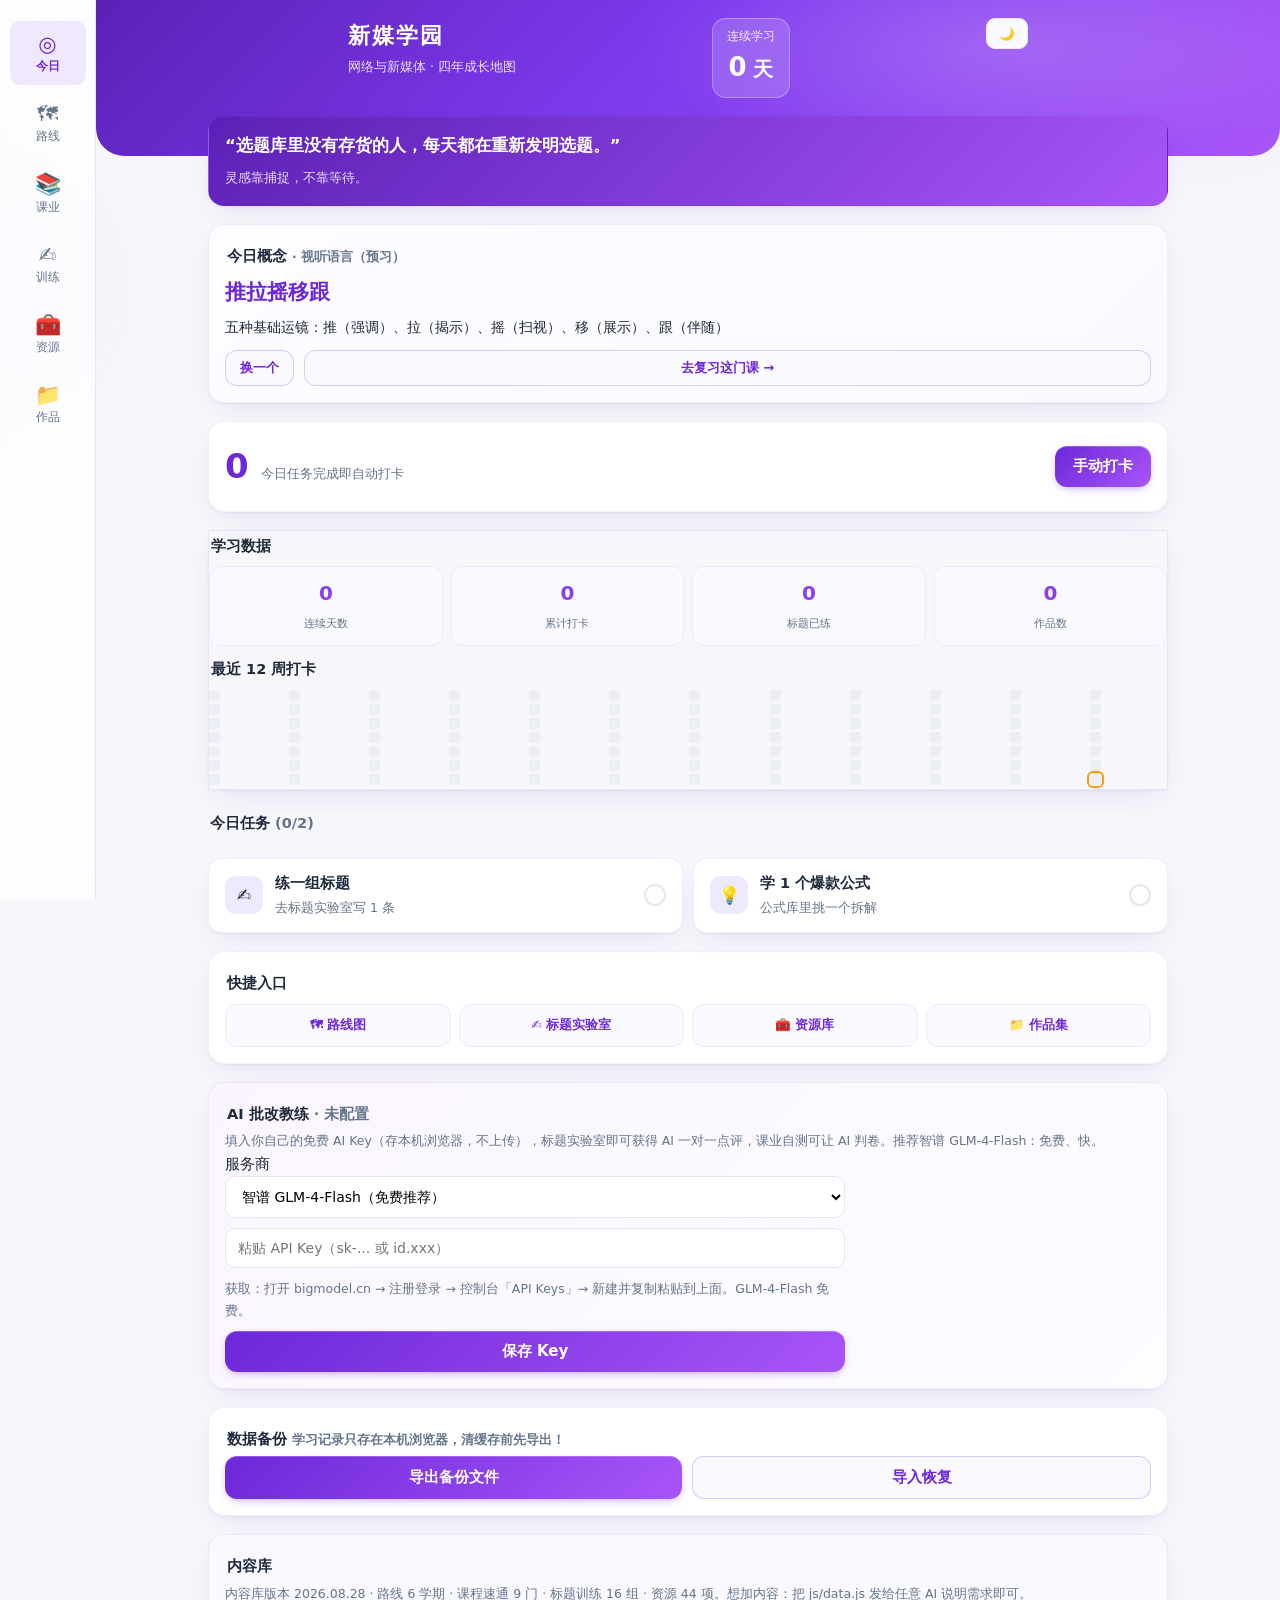
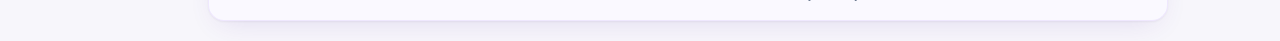
==== index.html @ 9ef8bda9 "大扩充：广告学概论速通（前身专业）、广告创意坊（经典案例/slogan 五法/策划案七步）、专业认知卡、五大就业方向指南" ====
<!DOCTYPE html>
<html lang="zh-CN">
<head>
<meta charset="UTF-8">
<meta name="viewport" content="width=device-width, initial-scale=1.0, viewport-fit=cover">
<title>新媒学园 · 网络与新媒体学习站</title>
<link rel="stylesheet" href="css/style.css">
<link rel="manifest" href="manifest.json">
<meta name="theme-color" content="#7c3aed">
<link rel="icon" type="image/png" href="assets/icon-192.png">
<link rel="apple-touch-icon" href="assets/apple-touch-icon.png">
<meta name="apple-mobile-web-app-capable" content="yes">
<meta name="apple-mobile-web-app-status-bar-style" content="black-translucent">
</head>
<body>

<header class="topbar">
  <div class="topbar-inner">
    <div>
      <h1>新媒学园</h1>
      <p class="subtitle">网络与新媒体 · 四年成长地图</p>
    </div>
    <div class="countdown-box" id="streakBox" title="切换深色/浅色模式" role="button" style="cursor:pointer">
      <span class="cd-label">连续学习</span>
      <span class="cd-num"><b id="streakDays">0</b> 天</span>
    </div>
    <button class="mini-btn" id="themeBtn" title="切换深色/浅色">🌙</button>
  </div>
</header>

<main>

  <!-- ================= 今日 ================= -->
  <section class="page" id="page-home">
    <div class="card quote-card">
      <p class="quote-en" id="quoteEn"></p>
      <p class="quote-cn" id="quoteCn"></p>
    </div>

    <div class="card daily-concept">
      <p class="sec-label">今日概念 <span class="muted small" id="dcCourse"></span></p>
      <p class="dc-term" id="dcTerm"></p>
      <p class="dc-def" id="dcDef"></p>
      <div style="display:flex;gap:10px;margin-top:10px">
        <button class="btn btn-ghost" id="dcShuffle" style="flex:0 0 auto;padding:8px 14px;font-size:13px">换一个</button>
        <button class="btn btn-ghost" id="dcGo" style="flex:1;padding:8px 14px;font-size:13px">去复习这门课 →</button>
      </div>
    </div>

    <div class="card streak-card">
      <div class="streak-left">
        <span class="streak-num" id="homeStreak">0</span>
        <span class="streak-unit">今日任务完成即自动打卡</span>
      </div>
      <button class="btn btn-primary" id="checkinBtn">手动打卡</button>
    </div>

    <div class="card-lite">
      <p class="sec-label">学习数据</p>
      <div class="stat-row" id="statRow"></div>
      <p class="sec-label" style="margin-top:12px">最近 12 周打卡</p>
      <div class="heatmap" id="heatmap"></div>
    </div>

    <p class="sec-label">今日任务 <span class="muted" id="taskProgress"></span></p>
    <div class="task-list" id="taskList"></div>

    <div class="card quick-nav">
      <p class="sec-label">快捷入口</p>
      <div class="qn-grid">
        <button data-go="page-road">🗺 路线图</button>
        <button data-go="page-train">✍ 标题实验室</button>
        <button data-go="page-res">🧰 资源库</button>
        <button data-go="page-folio">📁 作品集</button>
      </div>
    </div>

    <div class="card ai-card" id="aiCard">
      <p class="sec-label">AI 批改教练 <span class="muted" id="aiStatus"></span></p>
      <p class="muted small">填入你自己的免费 AI Key（存本机浏览器，不上传），标题实验室即可获得 AI 一对一点评，课业自测可让 AI 判卷。推荐智谱 GLM-4-Flash：免费、快。</p>
      <div class="form-col">
        <label class="row-between">服务商
          <select id="aiProvider">
            <option value="zhipu">智谱 GLM-4-Flash（免费推荐）</option>
            <option value="siliconflow">硅基流动（有免费模型）</option>
            <option value="deepseek">DeepSeek（低价）</option>
          </select>
        </label>
        <input type="password" id="aiKey" placeholder="粘贴 API Key（sk-... 或 id.xxx）">
        <p class="muted small" id="aiHelp"></p>
        <div style="display:flex;gap:10px">
          <button class="btn btn-primary" id="aiSave" style="flex:1">保存 Key</button>
          <button class="btn btn-ghost" id="aiClear" style="display:none">清除</button>
        </div>
      </div>
    </div>

    <div class="card">
      <p class="sec-label">数据备份 <span class="muted small">学习记录只存在本机浏览器，清缓存前先导出！</span></p>
      <div style="display:flex;gap:10px">
        <button class="btn btn-primary" id="backupBtn" style="flex:1">导出备份文件</button>
        <button class="btn btn-ghost" id="restoreBtn" style="flex:1">导入恢复</button>
      </div>
      <input type="file" id="restoreFile" accept=".json" style="display:none">
    </div>

    <div class="card data-info">
      <p class="sec-label">内容库</p>
      <p class="muted small" id="dataInfo"></p>
    </div>
  </section>

  <!-- ================= 路线图 ================= -->
  <section class="page" id="page-road" hidden>
    <div class="card">
      <p class="card-title">四年成长地图</p>
      <p class="muted small">基于网络与新媒体专业通用培养方案整理，<b>具体课程以你所在学校的培养方案为准</b>。点击学期卡片展开详情。</p>
    </div>
    <div class="card major-card">
      <p class="card-title">这个专业到底是什么</p>
      <p style="font-size:14px;line-height:1.8" id="majorLiner"></p>
      <div class="evo-line" id="evoLine"></div>
      <div id="majorInsights"></div>
    </div>

    <div id="roadList"></div>

    <div class="card">
      <p class="card-title">毕业后去哪 · 五大就业方向</p>
      <p class="muted small">薪资为招聘平台公开数据的大致区间（参考），能力大于起薪——作品集才是应届生的硬通货。</p>
      <div id="careerList"></div>
    </div>
  </section>

  <!-- ================= 训练场 ================= -->
  <section class="page" id="page-train" hidden>
    <div class="subtabs" id="trainTabs">
      <button class="subtab active" data-t="lab">标题实验室</button>
      <button class="subtab" data-t="formula">爆款公式</button>
      <button class="subtab" data-t="open">开头训练</button>
      <button class="subtab" data-t="clinic">坏文案门诊</button>
      <button class="subtab" data-t="script">短视频脚本</button>
      <button class="subtab" data-t="poster">海报实验室</button>
      <button class="subtab" data-t="adlab">广告创意坊</button>
      <button class="subtab" data-t="topics">选题库</button>
    </div>
    <div id="trainArea"></div>

    <div class="card" style="margin-top:4px">
      <p class="card-title">从零开号 · 七步任务线</p>
      <p class="muted small">你还没有账号？按这七步走，从选平台到第一次复盘。</p>
      <div id="starterList"></div>
    </div>
  </section>

  <!-- ================= 课业速通 ================= -->
  <section class="page" id="page-course" hidden>
    <div class="card">
      <p class="card-title">课业速通 · 大一已修课程复习库</p>
      <p class="muted small">学过 ≠ 学会。每门课三件套：概念速览（考前扫一遍）→ 重点理论（人话解读 + 考试怎么考 + 新媒体怎么用）→ 自测（先想再看答案）。点课程卡片展开。</p>
    </div>
    <div id="courseList"></div>
  </section>

  <!-- ================= 资源库 ================= -->
  <section class="page" id="page-res" hidden>
    <div class="card">
      <p class="card-title">资源与工具库</p>
      <input type="search" id="resSearch" placeholder="搜索工具或用途，如：剪辑 / 图库 / AI">
      <div class="cat-chips" id="catChips"></div>
    </div>
    <div id="resList"></div>
    <p class="muted small" style="padding:0 4px">不放具体网址（容易失效），直接搜索名称即可找到官网。使用素材时注意授权范围。</p>
  </section>

  <!-- ================= 作品集 ================= -->
  <section class="page" id="page-folio" hidden>
    <div class="card">
      <p class="card-title">添加作品</p>
      <p class="muted small">课程作业、账号内容、比赛成果都算作品。数据好的优先记录（播放量、比赛名次）。</p>
      <div class="form-col">
        <input type="text" id="folioName" placeholder="作品名称（如：期末纪录片《食堂故事》）">
        <select id="folioType">
          <option>图文 / 推文</option>
          <option>短视频</option>
          <option>账号运营</option>
          <option>设计作品</option>
          <option>网页 / H5</option>
          <option>比赛 / 获奖</option>
          <option>其他</option>
        </select>
        <input type="text" id="folioLink" placeholder="链接或位置（可选，如：B站链接 / 相册编号）">
        <textarea id="folioNote" rows="3" placeholder="一句话亮点（可选，如：完播率 40%，被学院账号转发）"></textarea>
        <button class="btn btn-primary" id="folioAdd">加入作品集</button>
      </div>
    </div>
    <p class="sec-label">我的作品 <span class="muted" id="folioCount"></span></p>
    <div class="task-list" id="folioList"></div>
  </section>

</main>

<nav class="tabbar" id="tabbar">
  <button class="tab active" data-page="page-home"><span class="tab-ico">◎</span>今日</button>
  <button class="tab" data-page="page-road"><span class="tab-ico">🗺</span>路线</button>
  <button class="tab" data-page="page-course"><span class="tab-ico">📚</span>课业</button>
  <button class="tab" data-page="page-train"><span class="tab-ico">✍</span>训练</button>
  <button class="tab" data-page="page-res"><span class="tab-ico">🧰</span>资源</button>
  <button class="tab" data-page="page-folio"><span class="tab-ico">📁</span>作品</button>
</nav>

<script src="js/data.js"></script>
<script src="js/app.js"></script>
</body>
</html>
---- css/style.css ----
/* 新媒学园 · 样式（创意紫主题） */
:root{
  --v:#7c3aed; --v-dark:#6d28d9; --v-light:#ede9fe; --v-bg:#faf9ff;
  --ink:#1e293b; --muted:#64748b; --line:#e2e8f0; --bg:#f7f6fb;
  --card:#ffffff; --amber:#f59e0b; --red:#ef4444; --green:#10b981;
}
*{margin:0;padding:0;box-sizing:border-box;-webkit-tap-highlight-color:transparent}
body{font-family:"Microsoft YaHei","PingFang SC",system-ui,sans-serif;background:var(--bg);color:var(--ink);padding-bottom:76px;font-size:15px}
button{font-family:inherit;cursor:pointer;border:none;background:none}
input,textarea,select{font-family:inherit}

/* ---- 顶栏 ---- */
.topbar{background:linear-gradient(135deg,#6d28d9,#a855f7);color:#fff;padding:18px 16px 58px;border-radius:0 0 22px 22px}
.topbar-inner{max-width:680px;margin:0 auto;display:flex;justify-content:space-between;align-items:flex-start;gap:12px}
.topbar h1{font-size:22px;letter-spacing:2px}
.subtitle{font-size:12.5px;opacity:.85;margin-top:3px}
.countdown-box{background:rgba(255,255,255,.16);border:1px solid rgba(255,255,255,.3);border-radius:14px;padding:8px 14px;text-align:center;flex-shrink:0}
.cd-label{display:block;font-size:11.5px;opacity:.9}
.cd-num{font-size:20px;font-weight:700}
.cd-num b{font-size:26px}

/* ---- 主体 ---- */
main{max-width:680px;margin:-40px auto 0;padding:0 14px;position:relative}
.page{display:flex;flex-direction:column;gap:14px;padding-bottom:20px}
.page[hidden]{display:none!important}
.card{background:var(--card);border-radius:16px;padding:16px;box-shadow:0 2px 10px rgba(40,20,80,.06)}
.card-title{font-weight:700;font-size:16px;margin-bottom:10px}
.sec-label{font-weight:700;font-size:14.5px;margin:4px 2px}
.muted{color:var(--muted)}
.small{font-size:12.5px;line-height:1.7}

/* ---- 金句/打卡 ---- */
.quote-card{background:linear-gradient(135deg,#5b21b6,#a855f7);color:#fff}
.quote-en{font-size:16.5px;font-weight:600;line-height:1.6}
.quote-cn{font-size:13px;opacity:.85;margin-top:8px}
.streak-card{display:flex;justify-content:space-between;align-items:center;gap:10px}
.streak-num{font-size:34px;font-weight:800;color:var(--v-dark);margin-right:8px}
.streak-unit{font-size:13px;color:var(--muted)}

/* ---- 任务 ---- */
.task-list{display:flex;flex-direction:column;gap:8px}
.task{display:flex;align-items:center;gap:12px;background:var(--card);border-radius:14px;padding:13px 16px;box-shadow:0 2px 10px rgba(40,20,80,.06);cursor:pointer;border:1.5px solid transparent}
.task .t-ico{width:38px;height:38px;border-radius:11px;background:var(--v-light);display:flex;align-items:center;justify-content:center;font-size:17px;flex-shrink:0}
.task.done{opacity:.55}
.task.done .t-title{text-decoration:line-through}
.task .t-title{font-weight:700;font-size:14.5px}
.task .t-desc{font-size:12.5px;color:var(--muted);margin-top:2px}
.task .t-check{margin-left:auto;width:22px;height:22px;border-radius:50%;border:2px solid var(--line);flex-shrink:0;display:flex;align-items:center;justify-content:center;color:#fff;font-size:13px}
.task.done .t-check{background:var(--green);border-color:var(--green)}
.folio-item{cursor:default}
.folio-item .del{margin-left:8px;background:#fee2e2;color:var(--red);border-radius:8px;padding:4px 9px;font-size:12px;flex-shrink:0}
.folio-tag{display:inline-block;font-size:11px;background:var(--v-light);color:var(--v-dark);border-radius:6px;padding:2px 7px;margin-right:6px;font-weight:700}

/* ---- 快捷入口 ---- */
.qn-grid{display:grid;grid-template-columns:repeat(4,1fr);gap:8px;margin-top:8px}
.qn-grid button{background:var(--v-bg);border:1px solid var(--v-light);border-radius:12px;padding:12px 4px;font-size:12.5px;font-weight:700;color:var(--v-dark)}
.qn-grid button:hover{background:var(--v-light)}
.data-info{background:var(--v-bg)}

/* ---- 路线图 ---- */
.road-item{background:var(--card);border-radius:16px;box-shadow:0 2px 10px rgba(40,20,80,.06);overflow:hidden;margin-bottom:10px}
.road-item.now{outline:2px solid var(--v)}
.road-head{padding:14px 16px;display:flex;align-items:center;gap:10px;cursor:pointer}
.road-head .term{font-weight:800;font-size:15.5px}
.road-head .now-tag{font-size:11px;background:var(--v);color:#fff;border-radius:6px;padding:2px 7px;font-weight:700}
.road-head .arrow{margin-left:auto;color:var(--muted);transition:transform .2s var(--ease-pop)}
.road-item.open .arrow{transform:rotate(180deg)}
.road-body{display:none;padding:0 16px 16px;border-top:1px solid var(--line)}
.road-item.open .road-body{display:block}
.road-sub{font-size:13px;font-weight:700;color:var(--v-dark);margin:14px 0 6px}
.course-chips{display:flex;flex-wrap:wrap;gap:6px}
.course-chips span{background:var(--v-bg);border:1px solid var(--v-light);color:var(--v-dark);border-radius:8px;padding:4px 10px;font-size:12.5px}
.skill-item{padding:9px 0;border-bottom:1px dashed var(--line)}
.skill-item:last-child{border-bottom:none}
.skill-item b{font-size:14px}
.skill-item .why{font-size:12.5px;color:var(--amber);margin:3px 0}
.skill-item .how{font-size:12.5px;color:var(--muted);line-height:1.7}
.milestone-box{background:#fffbeb;border:1px solid #fde68a;border-radius:10px;padding:10px 12px;font-size:13px;line-height:1.7;margin-top:12px}
.pitfall-box{background:#fef2f2;border:1px solid #fecaca;border-radius:10px;padding:10px 12px;font-size:13px;line-height:1.7;margin-top:8px}

/* ---- 训练场 ---- */
.subtabs{display:flex;gap:6px;overflow-x:auto;padding-bottom:2px}
.subtab{background:var(--card);border:1.5px solid var(--line);border-radius:20px;padding:8px 15px;font-size:13.5px;font-weight:700;color:var(--muted);white-space:nowrap}
.subtab.active{background:var(--v);border-color:var(--v);color:#fff}
.lab-card{background:var(--card);border-radius:16px;padding:18px;box-shadow:0 2px 10px rgba(40,20,80,.06)}
.lab-material{background:var(--v-bg);border-left:4px solid var(--v);border-radius:0 10px 10px 0;padding:11px 13px;font-size:14px;line-height:1.7;font-weight:600}
.lab-label{font-size:12px;color:var(--muted);margin:12px 0 6px}
.lab-input{width:100%;border:1.5px solid var(--line);border-radius:10px;padding:11px 12px;font-size:14px;resize:none;background:#fff}
.lab-input:focus{outline:none;border-color:var(--v)}
.refs{display:none;flex-direction:column;gap:8px;margin-top:10px}
.refs.show{display:flex}
.ref-item{background:#fdfcff;border:1px solid var(--v-light);border-radius:10px;padding:10px 12px}
.ref-item .style{font-size:11px;color:var(--v-dark);background:var(--v-light);border-radius:5px;padding:1px 7px;font-weight:700;margin-right:6px}
.ref-item .title{font-size:14px;font-weight:600;line-height:1.6}
.tip-box{background:#fffbeb;border:1px solid #fde68a;border-radius:10px;padding:10px 12px;font-size:13px;line-height:1.7;margin-top:10px}
.stars{display:flex;gap:4px;margin-top:12px;align-items:center}
.stars button{font-size:24px;color:#e2e8f0;transition:color .12s ease,transform .12s var(--ease-pop)}
.stars button.on{color:var(--amber)}
.stars .star-label{font-size:12px;color:var(--muted);margin-left:6px}
.lab-actions{display:flex;gap:10px;margin-top:14px}
.lab-actions .btn{flex:1}
.formula-item{background:var(--card);border-radius:14px;box-shadow:0 2px 10px rgba(40,20,80,.06);margin-bottom:8px;overflow:hidden}
.formula-head{padding:13px 16px;display:flex;align-items:center;gap:10px;cursor:pointer;font-weight:700;font-size:14.5px}
.formula-head .fn{color:var(--v-dark)}
.formula-head .arrow{margin-left:auto;color:var(--muted);transition:transform .2s var(--ease-pop)}
.formula-item.open .arrow{transform:rotate(180deg)}
.formula-body{display:none;padding:0 16px 14px;border-top:1px solid var(--line)}
.formula-item.open .formula-body{display:block}
.formula-body .pattern{font-size:13px;color:var(--v-dark);font-weight:600;margin:10px 0 6px}
.formula-body .ex{font-size:13px;line-height:1.7;color:var(--muted);padding:6px 0;border-bottom:1px dashed var(--line)}
.formula-body .ex:last-of-type{border-bottom:none}
.formula-body .scene{font-size:12px;color:var(--amber);margin-top:8px}
.open-card{background:var(--card);border-radius:14px;padding:14px 16px;box-shadow:0 2px 10px rgba(40,20,80,.06);margin-bottom:8px}
.open-card .ot{font-size:12px;color:var(--v-dark);background:var(--v-light);border-radius:6px;padding:2px 8px;font-weight:700}
.open-card .theme{font-size:12.5px;color:var(--muted);margin-top:8px}
.open-card .demo{font-size:14.5px;font-weight:600;line-height:1.7;margin:8px 0;padding:10px 12px;background:var(--v-bg);border-radius:10px}
.open-card .why{font-size:12.5px;color:var(--muted);line-height:1.7}
.clinic .before{background:#fef2f2;border:1px solid #fecaca;border-radius:10px;padding:10px 12px;font-size:13.5px;line-height:1.7}
.clinic .after{background:#ecfdf5;border:1px solid #a7f3d0;border-radius:10px;padding:10px 12px;font-size:13.5px;line-height:1.7;margin-top:8px}
.clinic .tag{font-size:11px;font-weight:800;border-radius:5px;padding:1px 7px;margin-right:6px}
.clinic .tag.b{background:#fee2e2;color:var(--red)}
.clinic .tag.a{background:#d1fae5;color:#059669}
.clinic .diag{font-size:12.5px;color:var(--muted);line-height:1.7;margin-top:8px}
.starter-item{display:flex;gap:12px;padding:10px 0;border-bottom:1px dashed var(--line)}
.starter-item:last-child{border-bottom:none}
.starter-num{width:26px;height:26px;border-radius:50%;background:var(--v);color:#fff;font-size:13px;font-weight:800;display:flex;align-items:center;justify-content:center;flex-shrink:0;margin-top:2px}
.starter-item b{font-size:14px}
.starter-item p{font-size:12.5px;color:var(--muted);line-height:1.7;margin-top:3px}

/* ---- 资源库 ---- */
#resSearch{width:100%;border:1.5px solid var(--line);border-radius:12px;padding:11px 14px;font-size:14px;background:#fafafa}
#resSearch:focus{outline:none;border-color:var(--v);background:#fff}
.cat-chips{display:flex;flex-wrap:wrap;gap:6px;margin-top:10px}
.cat-chips button{border:1.5px solid var(--line);border-radius:16px;padding:5px 13px;font-size:12.5px;color:var(--muted);font-weight:600}
.cat-chips button.active{background:var(--v);border-color:var(--v);color:#fff}
.res-group{background:var(--card);border-radius:14px;padding:6px 16px;box-shadow:0 2px 10px rgba(40,20,80,.06);margin-bottom:10px}
.res-group .rg-name{font-size:13px;font-weight:800;color:var(--v-dark);padding:10px 0 2px}
.res-item{display:flex;gap:10px;padding:9px 0;border-bottom:1px dashed var(--line);align-items:baseline}
.res-item:last-child{border-bottom:none}
.res-item b{font-size:14px;white-space:nowrap}
.res-item span{font-size:12.5px;color:var(--muted);line-height:1.6}

/* ---- 表单 ---- */
.form-col{display:flex;flex-direction:column;gap:10px}
.form-col input,.form-col select,.form-col textarea{border:1.5px solid var(--line);border-radius:10px;padding:11px 12px;font-size:14px;width:100%;background:#fff;resize:vertical}
.form-col input:focus,.form-col textarea:focus,.form-col select:focus{outline:none;border-color:var(--v)}

/* ---- 按钮/弹层/导航 ---- */
.btn{border-radius:12px;padding:11px 18px;font-size:15px;font-weight:700;transition:transform .12s var(--ease-pop),background-color .15s ease,border-color .15s ease,opacity .15s ease}
.btn-primary{background:var(--v);color:#fff}
.btn-primary:hover{background:var(--v-dark)}
.btn-primary:disabled{background:#c4b5fd;cursor:not-allowed}
.btn-ghost{background:var(--v-bg);color:var(--v-dark);border:1.5px solid var(--v-light)}
.btn-checked{background:var(--v-dark);color:#fff}
.toast{position:fixed;left:50%;bottom:96px;transform:translateX(-50%) translateY(20px);background:rgba(30,41,59,.92);color:#fff;padding:10px 20px;border-radius:12px;font-size:14px;opacity:0;pointer-events:none;transition:opacity .3s ease,transform .3s var(--ease-pop);z-index:99}
.toast.show{opacity:1;transform:translateX(-50%) translateY(0)}
/* ---- 课业速通 ---- */
.c-ico{width:34px;height:34px;border-radius:10px;background:var(--v-light);display:flex;align-items:center;justify-content:center;font-size:17px;flex-shrink:0}
.concept-grid{display:grid;grid-template-columns:repeat(2,1fr);gap:8px}
.concept{background:var(--v-bg);border:1px solid var(--v-light);border-radius:10px;padding:9px 11px}
.concept b{font-size:13.5px;color:var(--v-dark)}
.concept p{font-size:12px;color:var(--muted);line-height:1.65;margin-top:3px}
.theory-card{background:#fdfcff;border:1px solid var(--v-light);border-radius:12px;padding:12px 13px;margin-bottom:9px}
.theory-card>b{font-size:14.5px;color:var(--v-dark)}
.t-row{font-size:12.5px;line-height:1.75;color:var(--ink);margin-top:8px;padding-left:44px;position:relative}
.t-tag{position:absolute;left:0;top:1px;font-size:10.5px;font-weight:800;border-radius:5px;padding:2px 6px}
.t-tag.s{background:#d1fae5;color:#059669}
.t-tag.e{background:#fef3c7;color:#b45309}
.t-tag.u{background:var(--v-light);color:var(--v-dark)}
.quiz-flip{background:var(--card);border:1.5px solid var(--line);border-radius:12px;padding:12px 14px;margin-bottom:8px;cursor:pointer;transition:border-color .15s ease}
.quiz-flip:hover{border-color:var(--v)}
.quiz-flip .q-side{font-size:14px;font-weight:600;line-height:1.7}
.quiz-flip .a-side{font-size:13px;line-height:1.8;color:#065f46;background:#ecfdf5;border-radius:9px;padding:10px 12px}
.flip-hint{display:block;font-size:11px;color:var(--muted);margin-top:7px;font-weight:400}
@media (max-width:480px){.concept-grid{grid-template-columns:1fr}}

/* ---- 今日概念 / 学习数据 / 热力图 ---- */
.daily-concept{background:linear-gradient(135deg,#fdfcff,var(--v-bg));border:1px solid var(--v-light)}
.dc-term{font-size:21px;font-weight:800;color:var(--v-dark);margin-top:6px}
.dc-def{font-size:14px;line-height:1.8;color:var(--ink);margin-top:6px}
.stat-row{display:grid;grid-template-columns:repeat(4,1fr);gap:8px;margin-top:8px}
.stat-item{background:var(--v-bg);border:1px solid var(--v-light);border-radius:12px;padding:10px 6px;text-align:center}
.stat-item b{display:block;font-size:20px;color:var(--v-dark)}
.stat-item span{font-size:11px;color:var(--muted)}
.heatmap{display:grid;grid-template-rows:repeat(7,1fr);grid-auto-flow:column;gap:3px;margin-top:8px;overflow-x:auto;padding-bottom:4px}
.heat-cell{width:11px;height:11px;border-radius:3px;background:#eceef5}
.heat-cell.l2{background:#a78bfa}
.heat-cell.today{outline:2px solid var(--amber);outline-offset:1px}

/* ---- 分镜表 / 标题档案 ---- */
.storyboard{border:1px solid var(--line);border-radius:12px;overflow:hidden;margin-top:6px}
.sb-row{display:grid;grid-template-columns:44px 52px 1.6fr 1.5fr 40px 1.2fr;font-size:11.5px;line-height:1.6;border-bottom:1px solid var(--line)}
.sb-row:last-child{border-bottom:none}
.sb-row span{padding:8px 8px;border-right:1px dashed var(--line)}
.sb-row span:last-child{border-right:none}
.sb-head{background:var(--v-bg);font-weight:800;color:var(--v-dark);font-size:11.5px}
.arch-item{display:flex;gap:10px;align-items:flex-start;padding:9px 0;border-bottom:1px dashed var(--line)}
.arch-item:last-of-type{border-bottom:none}
.arch-star{color:var(--amber);font-size:13px;white-space:nowrap;margin-top:2px}
.arch-title{font-size:14px;font-weight:600;line-height:1.6}
.arch-meta{font-size:11.5px;color:var(--muted);margin-top:2px}

/* ---- AI 批改 ---- */
.ai-card{background:linear-gradient(135deg,#faf5ff,#fdfcff);border:1px solid var(--v-light)}
.ai-result{margin-top:10px;background:#fff;border:1.5px solid var(--v-light);border-radius:10px;padding:10px 12px;font-size:13px;line-height:1.8;color:var(--ink)}
.my-ans{width:100%;border:1.5px solid var(--line);border-radius:9px;padding:8px 10px;font-size:13px;margin-top:8px;resize:vertical;background:#fafafa}
.my-ans:focus{outline:none;border-color:var(--v);background:#fff}
.quiz-btns{display:flex;gap:8px;margin-top:8px}
.mini-btn{border:1.5px solid var(--v-light);background:var(--v-bg);color:var(--v-dark);border-radius:9px;padding:7px 12px;font-size:12.5px;font-weight:700}
.mini-btn:disabled{opacity:.5}
.mini-btn:disabled{cursor:wait}

.tabbar{position:fixed;bottom:0;left:0;right:0;background:#fff;border-top:1px solid var(--line);display:flex;justify-content:space-around;padding:8px 0 max(10px,env(safe-area-inset-bottom));z-index:50}
.tab{display:flex;flex-direction:column;align-items:center;gap:2px;font-size:10.5px;color:var(--muted);width:58px;padding:4px 0;border-radius:10px}
.tab-ico{font-size:18px;line-height:1.2}
.tab.active{color:var(--v-dark);font-weight:700;background:var(--v-bg)}

/* ---- 动效体系（Emil animate 规则：只动 transform/opacity · ease-out 强曲线 · UI<300ms · 列表错峰 30-80ms） ---- */
:root{--ease-pop:cubic-bezier(0.23,1,0.32,1)}
@keyframes riseIn{from{opacity:0;transform:translateY(8px)}to{opacity:1;transform:none}}
@keyframes fadeIn{from{opacity:0}to{opacity:1}}
@keyframes pop{0%{transform:scale(.92)}60%{transform:scale(1.05)}100%{transform:scale(1)}}
.page{animation:riseIn .24s var(--ease-pop) both}
.task-list>.task{animation:riseIn .26s var(--ease-pop) both}
.task-list>.task:nth-child(1){animation-delay:.02s}
.task-list>.task:nth-child(2){animation-delay:.06s}
.task-list>.task:nth-child(3){animation-delay:.1s}
.task-list>.task:nth-child(4){animation-delay:.14s}
.task-list>.task:nth-child(5){animation-delay:.18s}
.task-list>.task:nth-child(6){animation-delay:.22s}
.refs.show,.a-side,.ai-result{animation:fadeIn .18s ease both}
.btn-checked{animation:pop .32s var(--ease-pop)}
/* 按压反馈：极快（100-160ms 区间），只缩放 */
.btn,.tab,.subtab,.mini-btn,.qn-grid button,.cat-chips button,.stars button{transition:transform .12s var(--ease-pop),background-color .15s ease,border-color .15s ease,color .15s ease}
.btn:active,.tab:active,.subtab:active,.mini-btn:active,.qn-grid button:active,.cat-chips button:active{transform:scale(.96)}
/* 减弱动效偏好：保留淡入、去掉位移与弹跳（减弱而非关闭） */
@media (prefers-reduced-motion: reduce){
  .page,.task-list>.task,.refs.show,.a-side,.ai-result,.btn-checked{animation:fadeIn .18s ease both}
  .task-list>.task{animation-delay:0s!important}
  .btn:active,.tab:active,.subtab:active,.mini-btn:active,.qn-grid button:active,.cat-chips button:active{transform:none}
}

/* ---- 海报实验室 ---- */
.layout-grid{display:grid;grid-template-columns:repeat(3,1fr);gap:10px;margin-top:10px}
.layout-item{background:var(--v-bg);border:1px solid var(--v-light);border-radius:12px;padding:8px}
.layout-item svg{width:100%;height:auto;display:block;border-radius:6px;box-shadow:0 2px 8px rgba(80,40,160,.12)}
.layout-item b{display:block;font-size:13.5px;color:var(--v-dark);margin-top:8px}
.layout-item p{font-size:11.5px;color:var(--muted);line-height:1.6;margin-top:3px}
.color-list{display:flex;flex-direction:column;gap:9px;margin-top:6px}
.color-item{display:flex;gap:10px;align-items:baseline;font-size:13px}
.color-dot{width:14px;height:14px;border-radius:4px;flex-shrink:0;position:relative;top:2px;box-shadow:inset 0 1px 0 rgba(255,255,255,.3)}
.color-item b{white-space:nowrap}
.color-item span:last-child{color:var(--muted);line-height:1.6}
[data-theme="dark"] .layout-item{background:var(--soft)}

/* ---- 深色模式（覆盖法：变量 + 硬编码底色重写） ---- */
[data-theme="dark"]{
  --bg:#0f0e16; --card:#191726; --ink:#eae8f2; --muted:#9d99b0; --line:#2a2739;
  --v-bg:#221d33; --v-light:#352e4d;
  --soft:#211e2e; --heat-off:#262335;
  --tip-bg:#2a2312; --tip-line:#4a3d14;
  --good-bg:#12301f; --good-line:#1f4a30;
  --bad-bg:#2d1919; --bad-line:#4a2222;
}
[data-theme="dark"] .tabbar{background:var(--card)}
[data-theme="dark"] .theory-card,[data-theme="dark"] .ref-item{background:var(--soft)}
[data-theme="dark"] #resSearch,[data-theme="dark"] .my-ans{background:var(--soft)}
[data-theme="dark"] .form-col input,[data-theme="dark"] .form-col select,[data-theme="dark"] .form-col textarea,
[data-theme="dark"] .lab-input,[data-theme="dark"] .q-opt,[data-theme="dark"] .ai-result{background:var(--card)}
[data-theme="dark"] .heat-cell{background:var(--heat-off)}
[data-theme="dark"] .tip-box,[data-theme="dark"] .milestone-box{background:var(--tip-bg);border-color:var(--tip-line)}
[data-theme="dark"] .pitfall-box,[data-theme="dark"] .clinic .before{background:var(--bad-bg);border-color:var(--bad-line)}
[data-theme="dark"] .clinic .after,[data-theme="dark"] .quiz-flip .a-side{background:var(--good-bg);border-color:var(--good-line)}
[data-theme="dark"] .quiz-flip .a-side{color:var(--ink)}
[data-theme="dark"] .stars button{color:var(--line)}
[data-theme="dark"] .stars button.on{color:var(--amber)}
[data-theme="dark"] .res-group,[data-theme="dark"] .open-card,[data-theme="dark"] .quiz-flip,
[data-theme="dark"] .lab-card,[data-theme="dark"] .road-item,[data-theme="dark"] .formula-item,[data-theme="dark"] .task,
[data-theme="dark"] .card{background:var(--card);box-shadow:0 2px 10px rgba(0,0,0,.3)}
[data-theme="dark"] .card-lite{background:var(--card)}
[data-theme="dark"] .writing-item .w-name{background:var(--soft)}
[data-theme="dark"] .toast{background:#eae8f2;color:#191726}

/* ---- 电脑宽屏（双端适配） ---- */
@media (min-width: 960px){
  body{padding-bottom:0;padding-left:96px}
  .tabbar{left:0;top:0;bottom:0;right:auto;width:96px;flex-direction:column;justify-content:flex-start;align-items:center;gap:6px;padding:20px 0;border-top:none;border-right:1px solid var(--line)}
  .tab{width:76px;padding:11px 0;font-size:11.5px}
  .tab-ico{font-size:21px}
  .topbar{border-radius:0 0 28px 28px}
  main{max-width:1020px;margin:-40px auto 0;padding:0 30px}
  .page{gap:18px}
  .concept-grid{grid-template-columns:repeat(3,1fr)}
  .phrase-grid{grid-template-columns:repeat(4,1fr)}
  .score-table{grid-template-columns:repeat(4,1fr)}
  .qn-grid{grid-template-columns:repeat(4,1fr)}
  #taskList{display:grid;grid-template-columns:1fr 1fr;gap:10px}
  #folioList{display:grid;grid-template-columns:1fr 1fr;gap:10px}
  .road-body{padding:0 22px 20px}
  .form-col{max-width:620px}
  .toast{bottom:32px}
}

@media (max-width:480px){
  .topbar{padding:16px 14px 54px}
  .topbar h1{font-size:19px}
  .qn-grid{grid-template-columns:repeat(4,1fr)}
}

/* ============================================================
   视觉升级 2.0 · 依据 Apple Design 原则（emilkowalski/skills）
   材质半透明 / 排版分级 / 多层投影 / 可访问性三信号
   ============================================================ */
:root{
  --shadow-card:0 1px 2px rgba(30,10,60,.05),0 10px 30px -12px rgba(80,40,160,.16);
  --card-border:rgba(124,58,237,.09);
  --tabbar-bg:rgba(255,255,255,.72);
  --tabbar-edge:rgba(255,255,255,.45);
  --accent-hi:#a855f7; --accent-lo:#6d28d9;
}
[data-theme="dark"]{
  --shadow-card:0 1px 2px rgba(0,0,0,.45),0 12px 32px -14px rgba(0,0,0,.55);
  --card-border:rgba(168,85,247,.16);
  --tabbar-bg:rgba(25,23,38,.74);
  --tabbar-edge:rgba(168,85,247,.14);
  --accent-hi:#a78bfa; --accent-lo:#8b5cf6;
}

/* 排版分级：正文行高、数字等宽位 + 负字距、中文标题微正字距 */
body{line-height:1.65;-webkit-font-smoothing:antialiased;text-rendering:optimizeLegibility}
.card-title{letter-spacing:.01em;line-height:1.35}
.streak-num,.cd-num b,.stat-item b,.word-status b,.folio-tag{font-variant-numeric:tabular-nums;letter-spacing:-.01em}
::selection{background:rgba(168,85,247,.25)}
:focus-visible{outline:2px solid var(--accent-hi);outline-offset:2px;border-radius:8px}
::-webkit-scrollbar{width:10px;height:10px}
::-webkit-scrollbar-thumb{background:rgba(124,58,237,.28);border-radius:6px}
::-webkit-scrollbar-track{background:transparent}

/* 背景氛围光斑（固定层，极淡） */
body::before{content:"";position:fixed;inset:0;pointer-events:none;z-index:0;
  background:radial-gradient(620px 420px at 88% -6%,rgba(168,85,247,.10),transparent 62%),
             radial-gradient(520px 380px at -12% 32%,rgba(99,102,241,.07),transparent 60%)}
main{position:relative;z-index:1}

/* 卡片：多层柔和投影 + 半透明描边（比实色边框更轻） */
.card,.card-lite,.lab-card,.open-card,.road-item,.formula-item,.res-group,.task{
  box-shadow:var(--shadow-card);border:1px solid var(--card-border)}

/* 顶栏：三色渐变 + 顶部高光晕（光落在材质上） */
.topbar{position:relative;overflow:hidden;background:linear-gradient(135deg,#5b21b6 0%,#7c3aed 45%,#a855f7 100%)}
.topbar::after{content:"";position:absolute;top:-45%;right:-8%;width:62%;height:150%;pointer-events:none;
  background:radial-gradient(closest-side,rgba(255,255,255,.16),transparent)}
.topbar-inner{position:relative;z-index:1}

/* 按钮渐变 + 内高光（可按压的"实体感"） */
.btn-primary{background:linear-gradient(135deg,var(--accent-lo),var(--accent-hi));
  box-shadow:inset 0 1px 0 rgba(255,255,255,.22),0 3px 10px -3px rgba(124,58,237,.55)}
.btn-primary:hover{background:linear-gradient(135deg,var(--accent-lo),var(--accent-hi));filter:brightness(1.07)}
.btn-ghost{border-color:rgba(124,58,237,.25)}

/* 导航：半透明毛玻璃层，内容从下滚过；顶边受光线 */
.tabbar{background:var(--tabbar-bg);
  -webkit-backdrop-filter:blur(20px) saturate(180%);backdrop-filter:blur(20px) saturate(180%);
  border-top:1px solid var(--tabbar-edge)}
.tab.active{background:rgba(124,58,237,.10)}
[data-theme="dark"] .tab.active{background:rgba(168,85,247,.14)}

/* 统计数字渐变字 */
.stat-item b{background:linear-gradient(135deg,var(--accent-lo),var(--accent-hi));
  -webkit-background-clip:text;background-clip:text;color:transparent}
[data-theme="dark"] .stat-item b{background:linear-gradient(135deg,#c4b5fd,#a78bfa);-webkit-background-clip:text;background-clip:text}
.heat-cell.l2{background:#8b5cf6}

/* 可访问性：减弱透明度 → 实底；高对比 → 明显描边 */
@media (prefers-reduced-transparency: reduce){
  .tabbar{background:var(--card);-webkit-backdrop-filter:none;backdrop-filter:none}
  body::before{display:none}
}
@media (prefers-contrast: more){
  .card,.card-lite,.task,.road-item,.formula-item{border:1px solid var(--muted)}
  .muted{color:var(--ink)}
}

@media (max-width:480px){
  .topbar{padding:16px 14px 54px}
  .topbar h1{font-size:19px}
  .qn-grid{grid-template-columns:repeat(4,1fr)}
}
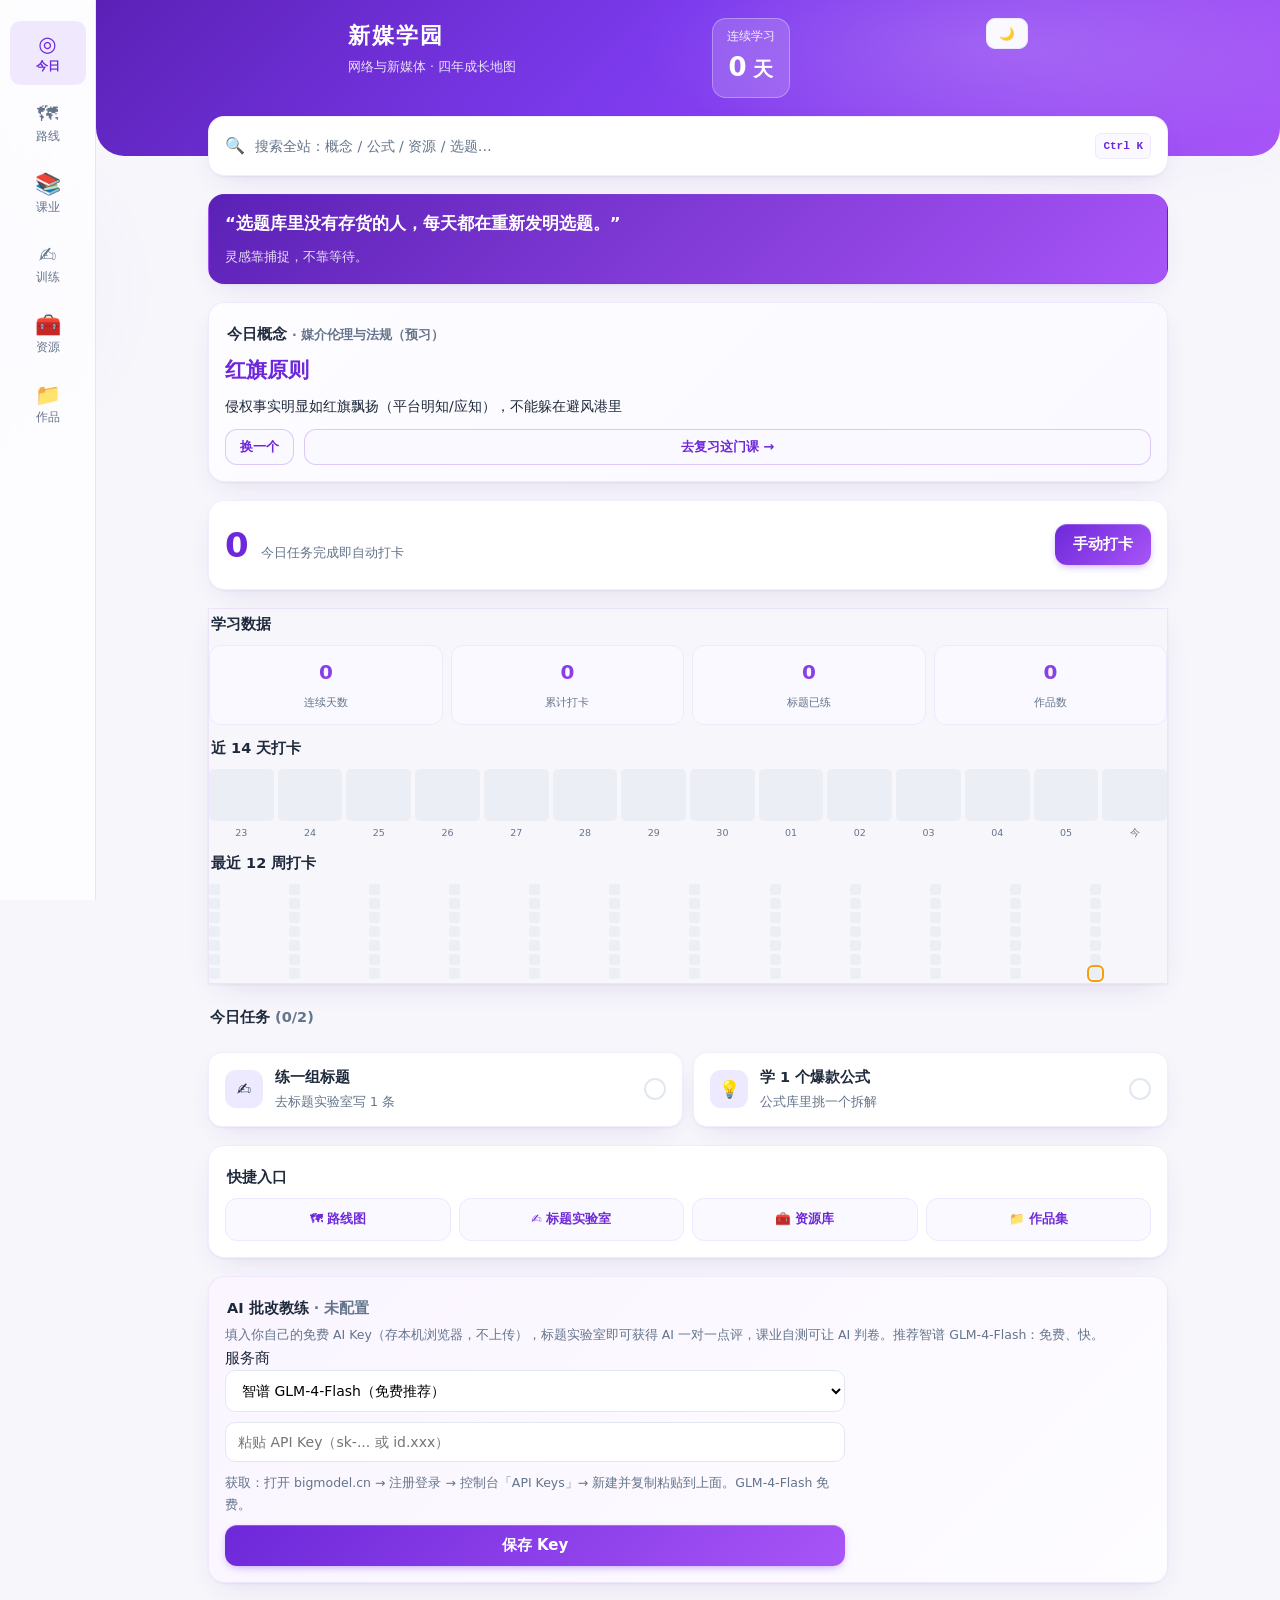
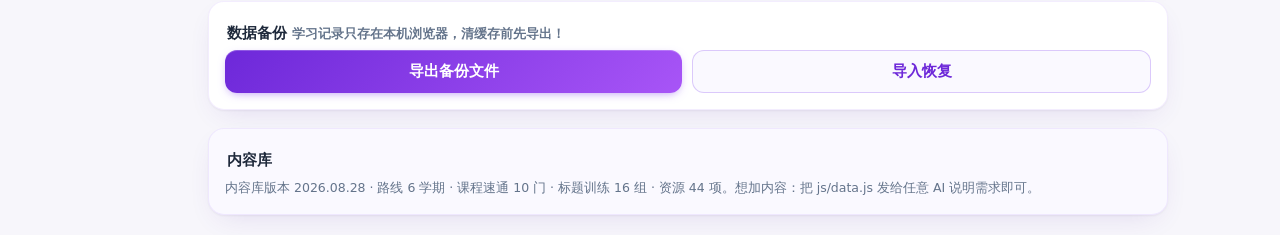
==== commit ed449a53: "高级功能三件套：全局搜索 Ctrl+K、学习图表、PWA 安装按钮；媒介伦理课与学者速查；修复浮层位置导致的启动中断" ====
--- a/index.html
+++ b/index.html
@@ -32,6 +32,12 @@
 
   <!-- ================= 今日 ================= -->
   <section class="page" id="page-home">
+    <div class="card search-card" id="searchEntry" role="button">
+      <span class="search-ico">🔍</span>
+      <span class="search-hint">搜索全站：概念 / 公式 / 资源 / 选题…</span>
+      <span class="search-kbd">Ctrl K</span>
+    </div>
+
     <div class="card quote-card">
       <p class="quote-en" id="quoteEn"></p>
       <p class="quote-cn" id="quoteCn"></p>
@@ -58,8 +64,16 @@
     <div class="card-lite">
       <p class="sec-label">学习数据</p>
       <div class="stat-row" id="statRow"></div>
+      <p class="sec-label" style="margin-top:12px">近 14 天打卡</p>
+      <div id="bars14"></div>
       <p class="sec-label" style="margin-top:12px">最近 12 周打卡</p>
       <div class="heatmap" id="heatmap"></div>
+    </div>
+
+    <div class="card install-card" id="installCard" hidden>
+      <p class="sec-label">📲 安装到桌面</p>
+      <p class="muted small">把新媒学园装成桌面应用：独立窗口、离线可用。点击下面的按钮即刻安装。</p>
+      <button class="btn btn-primary" id="installBtn" style="width:100%">安装应用</button>
     </div>
 
     <p class="sec-label">今日任务 <span class="muted" id="taskProgress"></span></p>
@@ -159,6 +173,12 @@
       <p class="card-title">课业速通 · 大一已修课程复习库</p>
       <p class="muted small">学过 ≠ 学会。每门课三件套：概念速览（考前扫一遍）→ 重点理论（人话解读 + 考试怎么考 + 新媒体怎么用）→ 自测（先想再看答案）。点课程卡片展开。</p>
     </div>
+    <div class="card">
+      <p class="card-title">必考学者速查</p>
+      <p class="muted small">新传考试名单上的常客：记住「人名 → 理论 → 一句话贡献」的对应关系。</p>
+      <div id="scholarList"></div>
+    </div>
+
     <div id="courseList"></div>
   </section>
 
@@ -209,6 +229,13 @@
   <button class="tab" data-page="page-folio"><span class="tab-ico">📁</span>作品</button>
 </nav>
 
+<div class="search-overlay" id="searchOverlay" hidden>
+  <div class="search-panel">
+    <input type="text" id="searchInput" placeholder="搜索概念、公式、资源、案例…（Esc 关闭）" autocomplete="off">
+    <div class="search-results" id="searchResults"></div>
+  </div>
+</div>
+
 <script src="js/data.js"></script>
 <script src="js/app.js"></script>
 </body>
--- a/css/style.css
+++ b/css/style.css
@@ -5,6 +5,7 @@
   --card:#ffffff; --amber:#f59e0b; --red:#ef4444; --green:#10b981;
 }
 *{margin:0;padding:0;box-sizing:border-box;-webkit-tap-highlight-color:transparent}
+[hidden]{display:none!important}
 body{font-family:"Microsoft YaHei","PingFang SC",system-ui,sans-serif;background:var(--bg);color:var(--ink);padding-bottom:76px;font-size:15px}
 button{font-family:inherit;cursor:pointer;border:none;background:none}
 input,textarea,select{font-family:inherit}
@@ -240,6 +241,51 @@
   .btn:active,.tab:active,.subtab:active,.mini-btn:active,.qn-grid button:active,.cat-chips button:active{transform:none}
 }
 
+/* ---- 广告创意坊 / 专业认知 ---- */
+.ad-item{background:var(--v-bg);border:1px solid var(--v-light);border-radius:12px;padding:12px 14px;margin-bottom:9px}
+.ad-brand{font-size:11.5px;font-weight:800;color:var(--v-dark);letter-spacing:.08em}
+.ad-slogan{font-size:16px;font-weight:800;margin:5px 0 7px;line-height:1.5}
+.ad-why{font-size:12.5px;color:var(--muted);line-height:1.7}
+.ad-ex{color:#b45309;background:#fffbeb;border-radius:7px;padding:5px 9px;margin-top:5px}
+[data-theme="dark"] .ad-ex{background:var(--tip-bg);color:var(--ink)}
+.evo-line{display:flex;flex-direction:column;gap:7px;margin:12px 0 4px}
+.evo-item{display:flex;gap:9px;align-items:flex-start;font-size:13px;line-height:1.7}
+.evo-era{background:var(--v);color:#fff;font-size:11px;font-weight:800;border-radius:6px;padding:2px 8px;white-space:nowrap;flex-shrink:0;margin-top:2px}
+.major-card{background:linear-gradient(135deg,#fdfcff,var(--v-bg));border:1px solid var(--v-light)}
+[data-theme="dark"] .major-card{background:var(--card)}
+
+/* ---- 全局搜索 / 图表 / 学者 ---- */
+.search-card{display:flex;align-items:center;gap:10px;cursor:pointer;transition:transform .12s var(--ease-pop),border-color .15s ease}
+.search-card:hover{border-color:var(--v)}
+.search-ico{font-size:16px}
+.search-hint{flex:1;color:var(--muted);font-size:14px}
+.search-kbd{font-family:Consolas,monospace;font-size:11px;background:var(--v-bg);border:1px solid var(--v-light);color:var(--v-dark);border-radius:6px;padding:3px 7px;font-weight:700}
+.search-overlay{position:fixed;inset:0;background:rgba(10,8,20,.55);-webkit-backdrop-filter:blur(6px);backdrop-filter:blur(6px);z-index:100;display:flex;justify-content:center;align-items:flex-start;padding:10vh 16px 16px}
+.search-panel{background:var(--card);border-radius:18px;width:100%;max-width:560px;box-shadow:0 24px 60px -12px rgba(0,0,0,.5);overflow:hidden;animation:riseIn .18s var(--ease-pop) both}
+#searchInput{width:100%;border:none;outline:none;padding:16px 18px;font-size:16px;background:transparent;color:var(--ink);border-bottom:1px solid var(--line)}
+.search-results{max-height:56vh;overflow-y:auto;padding:8px}
+.sr-item{display:flex;gap:10px;align-items:flex-start;padding:10px 12px;border-radius:10px;cursor:pointer}
+.sr-item:hover{background:var(--v-bg)}
+.sr-cat{font-size:10.5px;font-weight:800;color:var(--v-dark);background:var(--v-light);border-radius:6px;padding:2px 7px;white-space:nowrap;margin-top:2px}
+.sr-item b{font-size:14px}
+.sr-item p{font-size:12px;color:var(--muted);margin-top:2px;line-height:1.6}
+.sr-hint{padding:22px;text-align:center;color:var(--muted);font-size:13.5px}
+.bars14{display:flex;gap:4px;align-items:flex-end;margin-top:8px}
+.b14{flex:1;display:flex;flex-direction:column;align-items:center;gap:4px}
+.b14-bar{width:100%;height:52px;border-radius:5px;background:#eceef5;transition:.2s}
+[data-theme="dark"] .b14-bar{background:#262335}
+.b14-bar.on{background:linear-gradient(180deg,#a78bfa,#7c3aed)}
+.b14 span{font-size:9.5px;color:var(--muted)}
+.trend-svg{width:100%;height:auto;display:block}
+.scholar-item{padding:10px 0;border-bottom:1px dashed var(--line)}
+.scholar-item:last-child{border-bottom:none}
+.sch-head{display:flex;align-items:center;gap:8px;flex-wrap:wrap}
+.sch-head b{font-size:14.5px}
+.sch-years{font-family:Consolas,monospace;font-size:11px;color:var(--muted)}
+.sch-tag{font-size:10.5px;font-weight:800;color:var(--v-dark);background:var(--v-light);border-radius:6px;padding:2px 7px}
+.sch-one{font-size:13px;line-height:1.75;margin-top:5px}
+.sch-work{font-size:11.5px;color:var(--muted);margin-top:3px}
+
 /* ---- 海报实验室 ---- */
 .layout-grid{display:grid;grid-template-columns:repeat(3,1fr);gap:10px;margin-top:10px}
 .layout-item{background:var(--v-bg);border:1px solid var(--v-light);border-radius:12px;padding:8px}
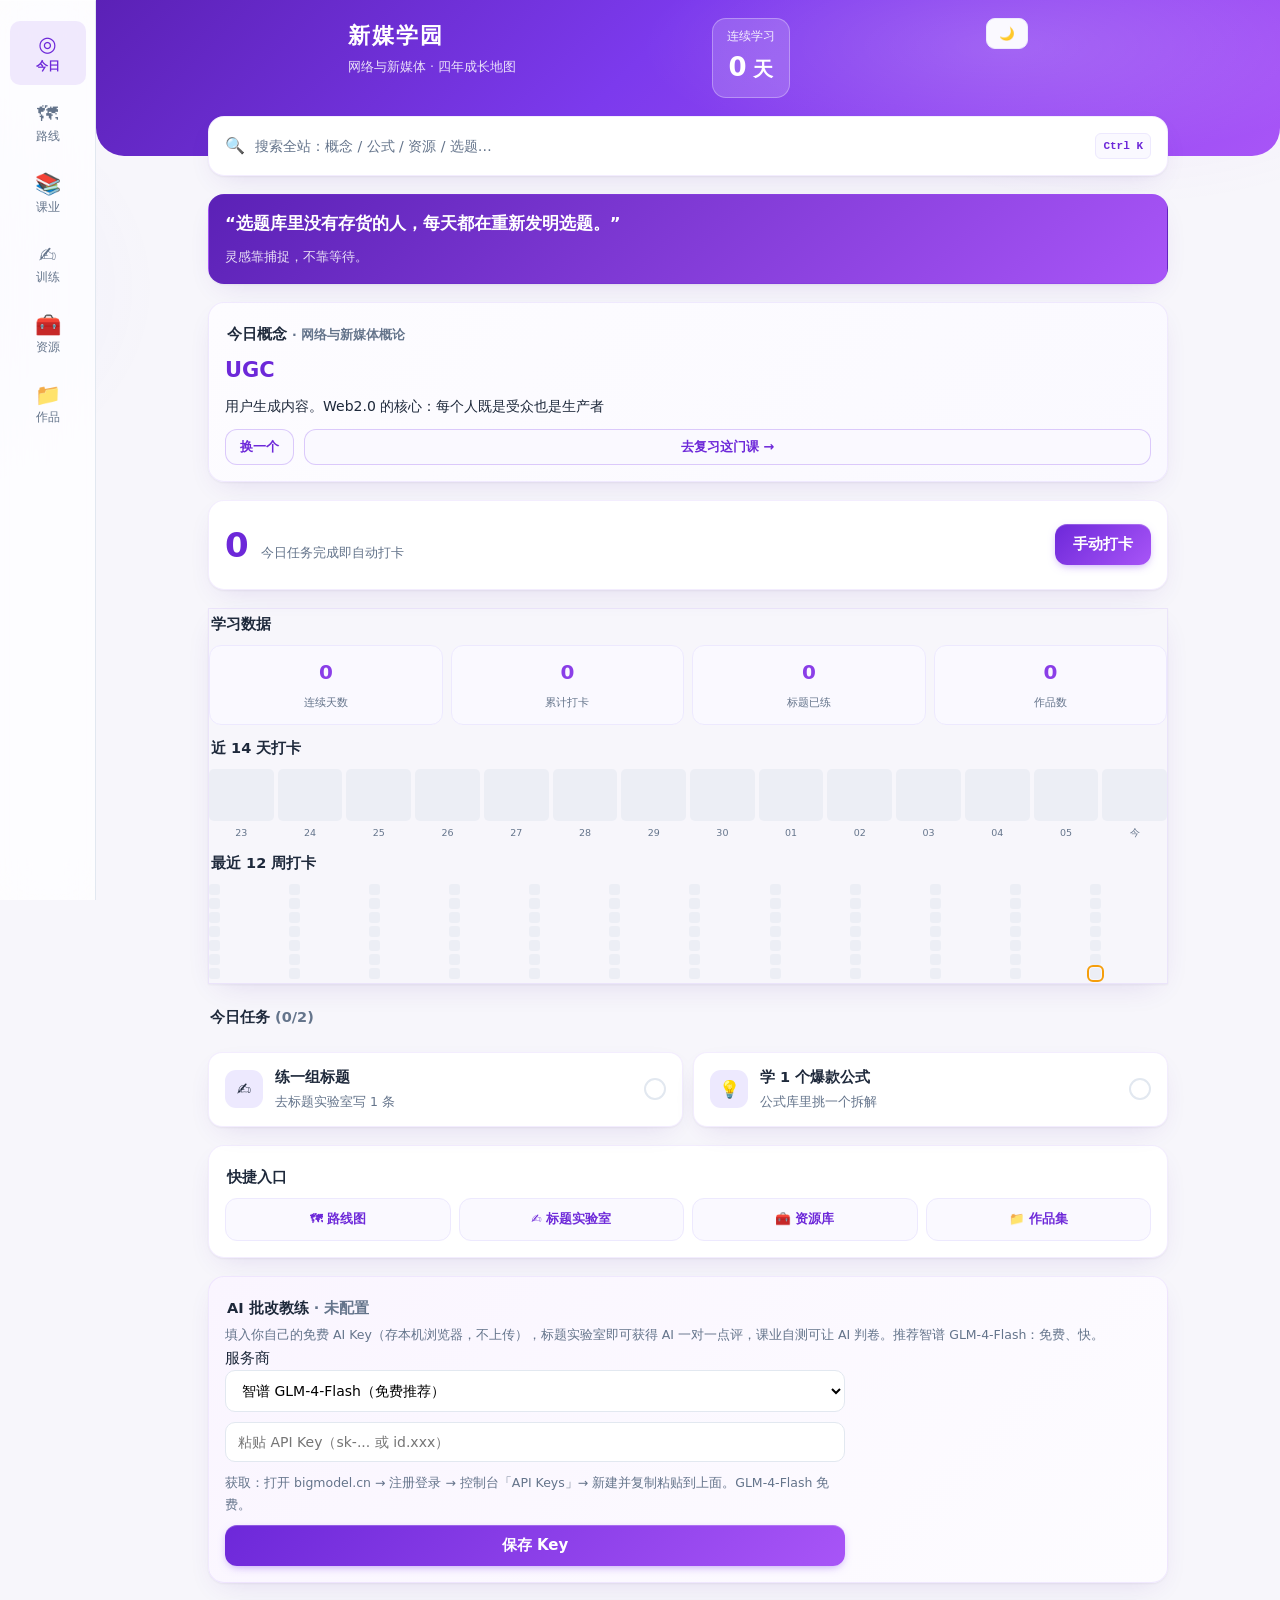
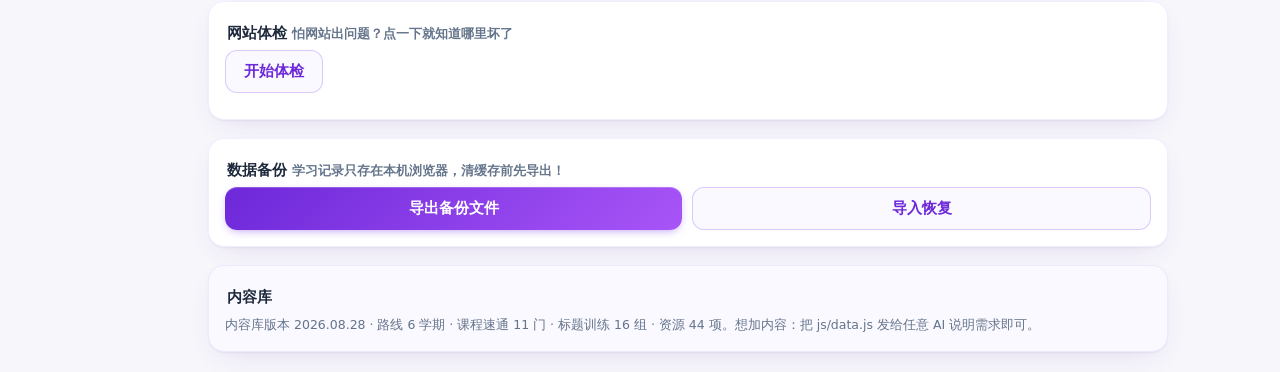
==== commit 8383e69b: "安全保障体系：启动保护+错误黑匣子+一键体检+安全模式；传播学研究方法课（第11门）；增长运营手册（冷启动/节奏/粉丝/变现/红线）" ====
--- a/index.html
+++ b/index.html
@@ -110,6 +110,12 @@
     </div>
 
     <div class="card">
+      <p class="sec-label">网站体检 <span class="muted small">怕网站出问题？点一下就知道哪里坏了</span></p>
+      <button class="btn btn-ghost" id="diagBtn">开始体检</button>
+      <div id="diagResult" style="margin-top:10px"></div>
+    </div>
+
+    <div class="card">
       <p class="sec-label">数据备份 <span class="muted small">学习记录只存在本机浏览器，清缓存前先导出！</span></p>
       <div style="display:flex;gap:10px">
         <button class="btn btn-primary" id="backupBtn" style="flex:1">导出备份文件</button>
@@ -156,6 +162,7 @@
       <button class="subtab" data-t="script">短视频脚本</button>
       <button class="subtab" data-t="poster">海报实验室</button>
       <button class="subtab" data-t="adlab">广告创意坊</button>
+      <button class="subtab" data-t="growth">增长运营</button>
       <button class="subtab" data-t="topics">选题库</button>
     </div>
     <div id="trainArea"></div>
--- a/css/style.css
+++ b/css/style.css
@@ -241,6 +241,14 @@
   .btn:active,.tab:active,.subtab:active,.mini-btn:active,.qn-grid button:active,.cat-chips button:active{transform:none}
 }
 
+/* ---- 体检 / 安全横幅 ---- */
+.diag-sum{font-weight:800;font-size:15px;margin-bottom:8px}
+.diag-item{display:flex;gap:10px;align-items:flex-start;padding:8px 0;border-bottom:1px dashed var(--line)}
+.diag-item:last-child{border-bottom:none}
+.diag-ico{font-size:15px;flex-shrink:0}
+.diag-item b{font-size:13.5px}
+.diag-item p{font-size:12.5px;color:var(--muted);line-height:1.7;margin-top:2px}
+
 /* ---- 广告创意坊 / 专业认知 ---- */
 .ad-item{background:var(--v-bg);border:1px solid var(--v-light);border-radius:12px;padding:12px 14px;margin-bottom:9px}
 .ad-brand{font-size:11.5px;font-weight:800;color:var(--v-dark);letter-spacing:.08em}
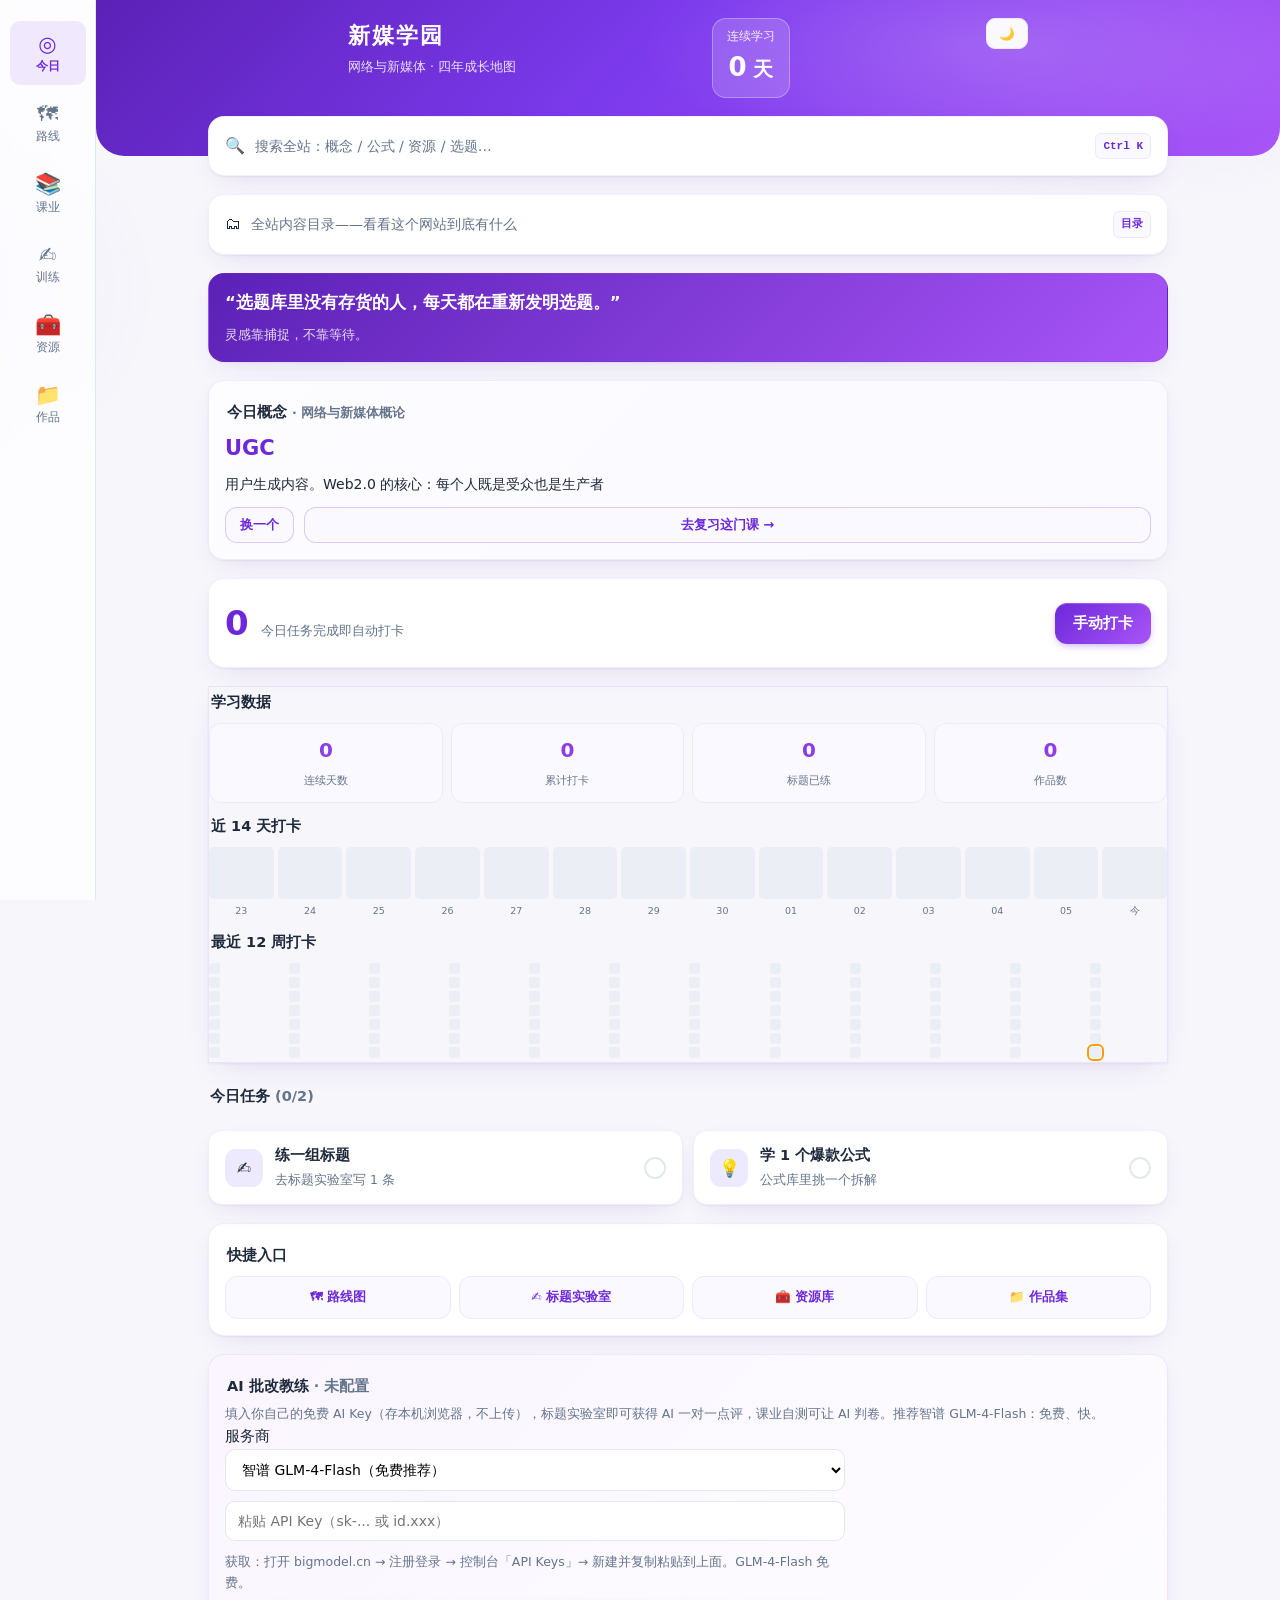
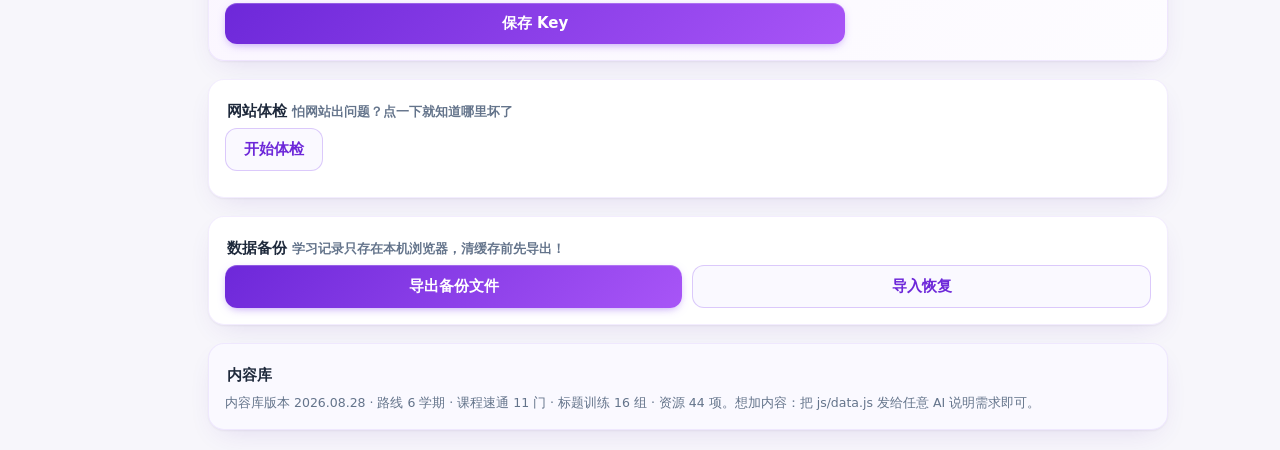
==== commit 130da313: "海报五步工作台+色彩专章（配色六法色卡/实战色板/工具）、AI 提示词学院（工作模板库/图像公式/学习资源）、全站内容目录" ====
--- a/index.html
+++ b/index.html
@@ -36,6 +36,12 @@
       <span class="search-ico">🔍</span>
       <span class="search-hint">搜索全站：概念 / 公式 / 资源 / 选题…</span>
       <span class="search-kbd">Ctrl K</span>
+    </div>
+
+    <div class="card search-card" id="catalogEntry" role="button">
+      <span class="search-ico">🗂</span>
+      <span class="search-hint">全站内容目录——看看这个网站到底有什么</span>
+      <span class="search-kbd">目录</span>
     </div>
 
     <div class="card quote-card">
@@ -161,6 +167,7 @@
       <button class="subtab" data-t="clinic">坏文案门诊</button>
       <button class="subtab" data-t="script">短视频脚本</button>
       <button class="subtab" data-t="poster">海报实验室</button>
+      <button class="subtab" data-t="prompt">提示词学院</button>
       <button class="subtab" data-t="adlab">广告创意坊</button>
       <button class="subtab" data-t="growth">增长运营</button>
       <button class="subtab" data-t="topics">选题库</button>
@@ -243,6 +250,13 @@
   </div>
 </div>
 
+<div class="search-overlay" id="catalogOverlay" hidden>
+  <div class="search-panel">
+    <div class="catalog-head">🗂 全站内容目录</div>
+    <div class="search-results" id="catalogBody"></div>
+  </div>
+</div>
+
 <script src="js/data.js"></script>
 <script src="js/app.js"></script>
 </body>
--- a/css/style.css
+++ b/css/style.css
@@ -294,6 +294,32 @@
 .sch-one{font-size:13px;line-height:1.75;margin-top:5px}
 .sch-work{font-size:11.5px;color:var(--muted);margin-top:3px}
 
+/* ---- 海报五步工作台 / 提示词学院 / 目录 ---- */
+.step-bar{display:flex;gap:6px;overflow-x:auto;padding-bottom:4px}
+.step-btn{border:1.5px solid var(--line);background:var(--card);border-radius:20px;padding:8px 14px;font-size:13px;font-weight:700;color:var(--muted);white-space:nowrap;transition:transform .12s var(--ease-pop),background-color .15s ease,border-color .15s ease,color .15s ease}
+.step-btn:active{transform:scale(.96)}
+.step-btn.active{background:var(--v);border-color:var(--v);color:#fff}
+.scheme-list{display:flex;flex-direction:column;gap:12px;margin-top:10px}
+.scheme-item{display:flex;gap:12px;align-items:flex-start}
+.scheme-item svg{width:120px;height:auto;flex-shrink:0;border-radius:8px;box-shadow:0 2px 8px rgba(80,40,160,.15)}
+.scheme-txt b{font-size:14px;color:var(--v-dark)}
+.scheme-txt p{font-size:12.5px;color:var(--muted);line-height:1.65;margin-top:3px}
+.pal-item{margin-bottom:14px}
+.pal-item>b{font-size:14px}
+.pal-colors{display:flex;gap:6px;margin:8px 0 4px}
+.pal-sw{flex:1;height:44px;border-radius:8px;display:flex;align-items:flex-end;padding:4px;box-shadow:inset 0 0 0 1px rgba(0,0,0,.06)}
+.pal-sw span{font-size:9px;color:#fff;background:rgba(0,0,0,.35);border-radius:4px;padding:1px 4px;width:100%;text-align:center}
+.pt-item{background:var(--v-bg);border:1px solid var(--v-light);border-radius:12px;padding:12px 14px;margin-bottom:10px}
+.pt-head{display:flex;justify-content:space-between;align-items:center;gap:8px}
+.pt-head b{font-size:14.5px;color:var(--v-dark)}
+.pt-prompt{background:var(--card);border:1px dashed var(--line);border-radius:9px;padding:10px 12px;font-size:13px;line-height:1.75;color:var(--ink);white-space:pre-wrap;word-break:break-all;margin-top:4px}
+.catalog-head{padding:16px 18px 12px;font-weight:800;font-size:16px;border-bottom:1px solid var(--line);color:var(--v-dark)}
+.cat-sec{padding:12px 16px;border-bottom:1px solid var(--line);cursor:pointer}
+.cat-sec:hover{background:var(--v-bg)}
+.cat-title{font-weight:800;font-size:14.5px;color:var(--v-dark)}
+.cat-item{font-size:12.5px;color:var(--muted);line-height:1.8;margin-top:2px}
+.cat-go{font-size:11.5px;color:var(--v);font-weight:700;margin-top:6px}
+
 /* ---- 海报实验室 ---- */
 .layout-grid{display:grid;grid-template-columns:repeat(3,1fr);gap:10px;margin-top:10px}
 .layout-item{background:var(--v-bg);border:1px solid var(--v-light);border-radius:12px;padding:8px}
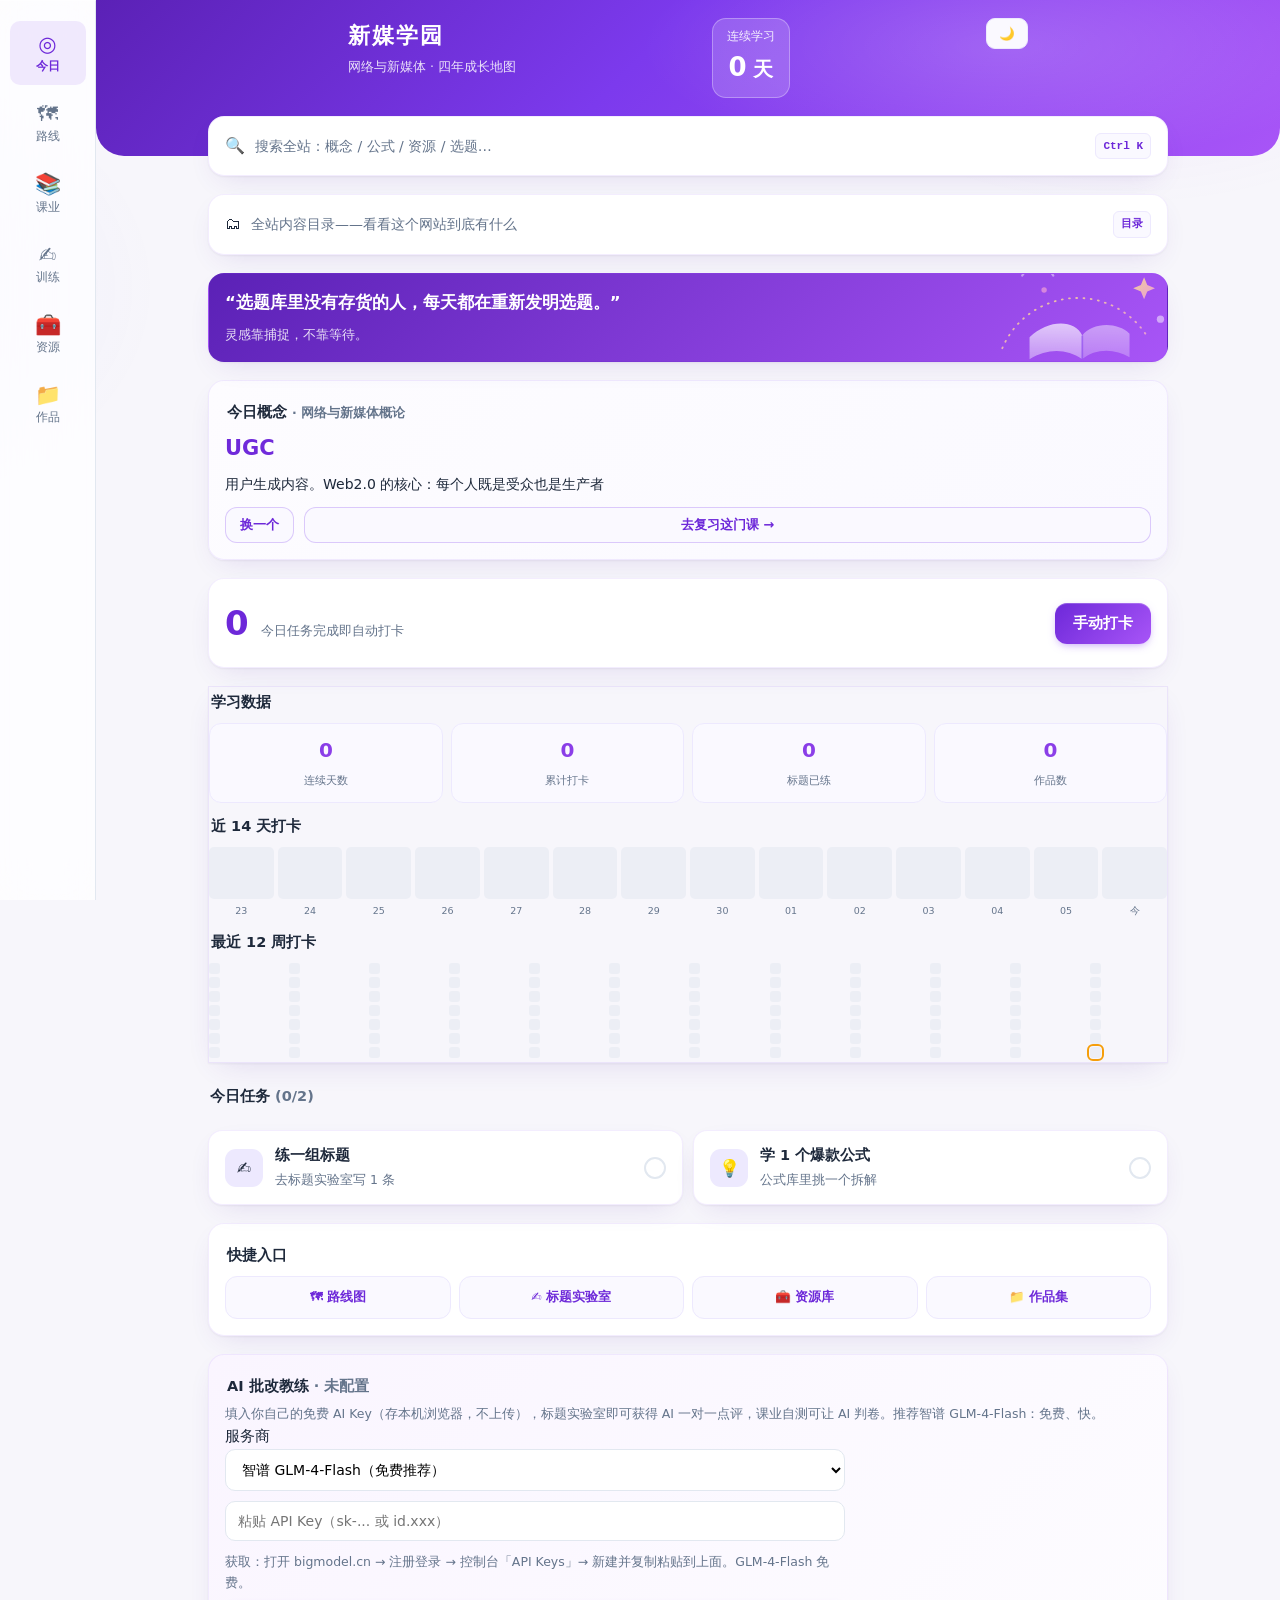
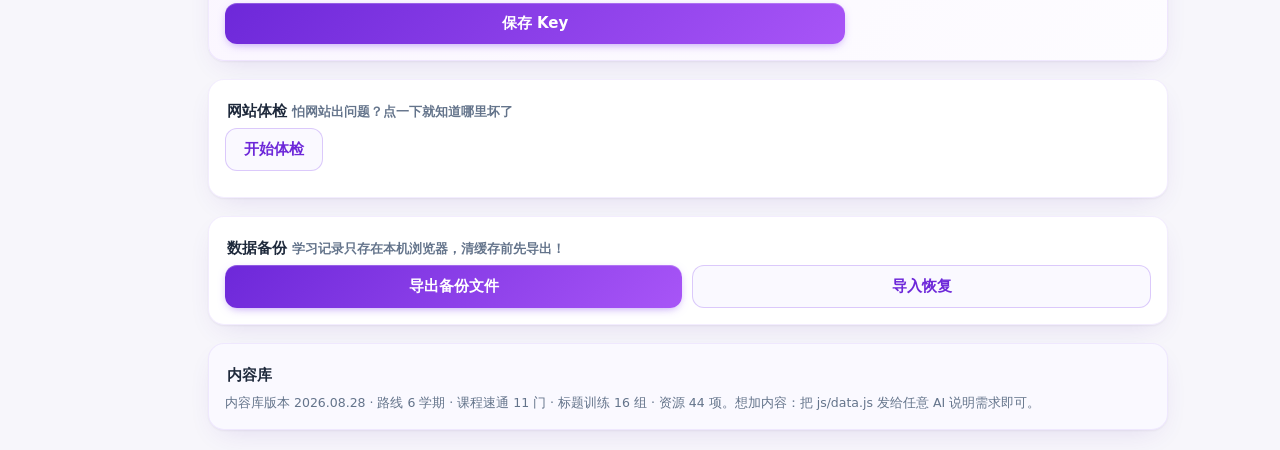
==== commit c41faed2: "去 AI 味视觉：手绘 SVG 插画（金句卡星空/课业徽章/作品集空状态）、hover 上浮微交互（触摸门控）、渐变文字" ====
--- a/index.html
+++ b/index.html
@@ -44,7 +44,23 @@
       <span class="search-kbd">目录</span>
     </div>
 
-    <div class="card quote-card">
+    <div class="card quote-card hero-card">
+      <svg class="hero-deco" viewBox="0 0 220 170" xmlns="http://www.w3.org/2000/svg" aria-hidden="true">
+        <defs>
+          <linearGradient id="hg1" x1="0" y1="0" x2="1" y2="1"><stop offset="0" stop-color="#fde68a"/><stop offset="1" stop-color="#f9a8d4"/></linearGradient>
+          <linearGradient id="hg2" x1="0" y1="0" x2="0" y2="1"><stop offset="0" stop-color="#ffffff" stop-opacity=".9"/><stop offset="1" stop-color="#ffffff" stop-opacity=".5"/></linearGradient>
+        </defs>
+        <path d="M30 140 A 90 90 0 0 1 190 128" stroke="url(#hg1)" stroke-width="2" fill="none" stroke-dasharray="1 7" stroke-linecap="round" opacity=".9"/>
+        <path d="M60 128 C 80 108, 110 108, 118 126 L 118 152 C 100 140, 80 140, 60 152 Z" fill="url(#hg2)" opacity=".85"/>
+        <path d="M118 126 C 128 112, 156 110, 170 124 L 170 150 C 154 140, 132 140, 118 152 Z" fill="url(#hg2)" opacity=".55"/>
+        <path d="M118 126 L 118 152" stroke="#7c3aed" stroke-width="2" opacity=".5"/>
+        <path d="M186 62 l3.5 8.5 8.5 3.5 -8.5 3.5 -3.5 8.5 -3.5 -8.5 -8.5 -3.5 8.5 -3.5 Z" fill="url(#hg1)" opacity=".95"/>
+        <path d="M148 30 l2.5 6 6 2.5 -6 2.5 -2.5 6 -2.5 -6 -6 -2.5 6 -2.5 Z" fill="#ffffff" opacity=".8"/>
+        <circle cx="96" cy="52" r="5" fill="#fde68a" opacity=".8"/>
+        <circle cx="76" cy="76" r="3" fill="#f9a8d4" opacity=".7"/>
+        <circle cx="204" cy="108" r="4" fill="#ffffff" opacity=".55"/>
+        <path d="M52 60 c 8 -14, 26 -14, 34 0" stroke="#ffffff" stroke-width="2.5" fill="none" stroke-linecap="round" opacity=".5"/>
+      </svg>
       <p class="quote-en" id="quoteEn"></p>
       <p class="quote-cn" id="quoteCn"></p>
     </div>
@@ -183,7 +199,20 @@
 
   <!-- ================= 课业速通 ================= -->
   <section class="page" id="page-course" hidden>
-    <div class="card">
+    <div class="card course-intro">
+      <svg class="intro-deco" viewBox="0 0 200 110" xmlns="http://www.w3.org/2000/svg" aria-hidden="true">
+        <defs>
+          <linearGradient id="ig1" x1="0" y1="0" x2="1" y2="1"><stop offset="0" stop-color="#a78bfa"/><stop offset="1" stop-color="#f9a8d4"/></linearGradient>
+        </defs>
+        <rect x="14" y="30" width="86" height="58" rx="8" fill="#ede9fe"/>
+        <path d="M50 46 l6 12 13 2 -9.5 9 2.2 13 -11.7 -6.2 -11.7 6.2 2.2 -13 -9.5 -9 13 -2 Z" fill="url(#ig1)"/>
+        <rect x="112" y="44" width="70" height="8" rx="4" fill="#ddd6fe"/>
+        <rect x="112" y="60" width="56" height="8" rx="4" fill="#ede9fe"/>
+        <rect x="112" y="76" width="62" height="8" rx="4" fill="#f5f3ff"/>
+        <circle cx="168" cy="26" r="10" fill="#fde68a" opacity=".9"/>
+        <circle cx="30" cy="18" r="4" fill="#c4b5fd"/>
+        <path d="M150 12 l3 7 7 3 -7 3 -3 7 -3 -7 -7 -3 7 -3 Z" fill="#a78bfa" opacity=".7"/>
+      </svg>
       <p class="card-title">课业速通 · 大一已修课程复习库</p>
       <p class="muted small">学过 ≠ 学会。每门课三件套：概念速览（考前扫一遍）→ 重点理论（人话解读 + 考试怎么考 + 新媒体怎么用）→ 自测（先想再看答案）。点课程卡片展开。</p>
     </div>
--- a/css/style.css
+++ b/css/style.css
@@ -249,6 +249,25 @@
 .diag-item b{font-size:13.5px}
 .diag-item p{font-size:12.5px;color:var(--muted);line-height:1.7;margin-top:2px}
 
+/* ---- 插画与微交互（去 AI 味：手绘装饰 + hover 上浮 + 渐变文字） ---- */
+.hero-card{position:relative;overflow:hidden}
+.hero-deco{position:absolute;right:-8px;bottom:-14px;width:200px;height:auto;pointer-events:none;opacity:.9}
+.quote-en,.quote-cn{position:relative;z-index:1}
+.course-intro{position:relative;overflow:hidden}
+.intro-deco{position:absolute;right:-6px;top:-6px;width:150px;height:auto;pointer-events:none;opacity:.9}
+.course-intro .card-title,.course-intro .muted{position:relative;z-index:1;padding-right:130px}
+@media (max-width:480px){.course-intro .card-title,.course-intro .muted{padding-right:96px}.intro-deco{width:112px}}
+.folio-empty{text-align:center;padding:26px 18px}
+.folio-empty svg{width:200px;height:auto}
+.dc-term{background:linear-gradient(135deg,var(--accent-lo),var(--accent-hi));-webkit-background-clip:text;background-clip:text;color:transparent}
+[data-theme="dark"] .dc-term{background:linear-gradient(135deg,#c4b5fd,#a78bfa);-webkit-background-clip:text;background-clip:text}
+@media (hover:hover) and (pointer:fine){
+  .card,.card-lite,.task,.road-item,.formula-item,.res-group,.lab-card,.open-card{transition:transform .18s var(--ease-pop),box-shadow .2s ease,border-color .2s ease}
+  .card:hover,.task:hover,.road-item:hover,.lab-card:hover,.open-card:hover{transform:translateY(-2px);border-color:rgba(168,85,247,.28)}
+  .card:hover{box-shadow:0 2px 3px rgba(30,10,60,.05),0 16px 36px -14px rgba(80,40,160,.24)}
+  .task:hover{border-color:rgba(168,85,247,.3)}
+}
+
 /* ---- 广告创意坊 / 专业认知 ---- */
 .ad-item{background:var(--v-bg);border:1px solid var(--v-light);border-radius:12px;padding:12px 14px;margin-bottom:9px}
 .ad-brand{font-size:11.5px;font-weight:800;color:var(--v-dark);letter-spacing:.08em}
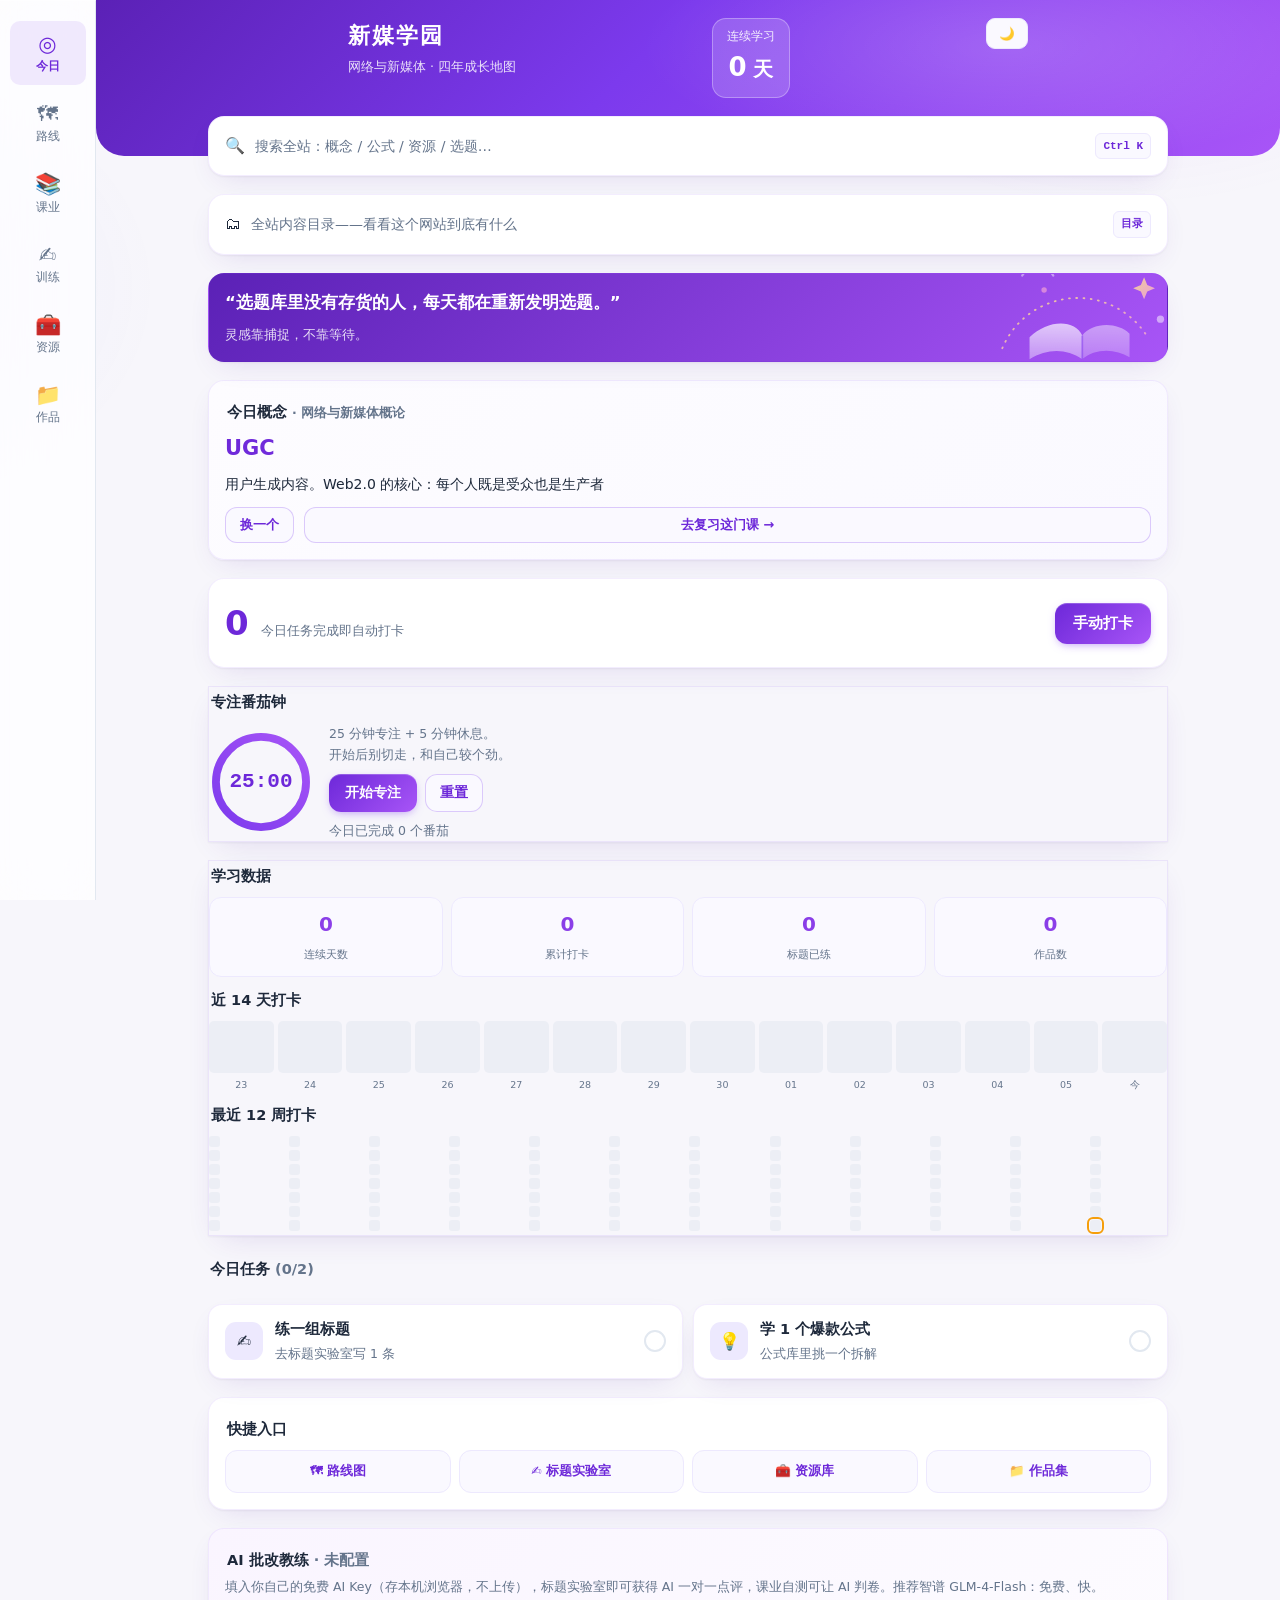
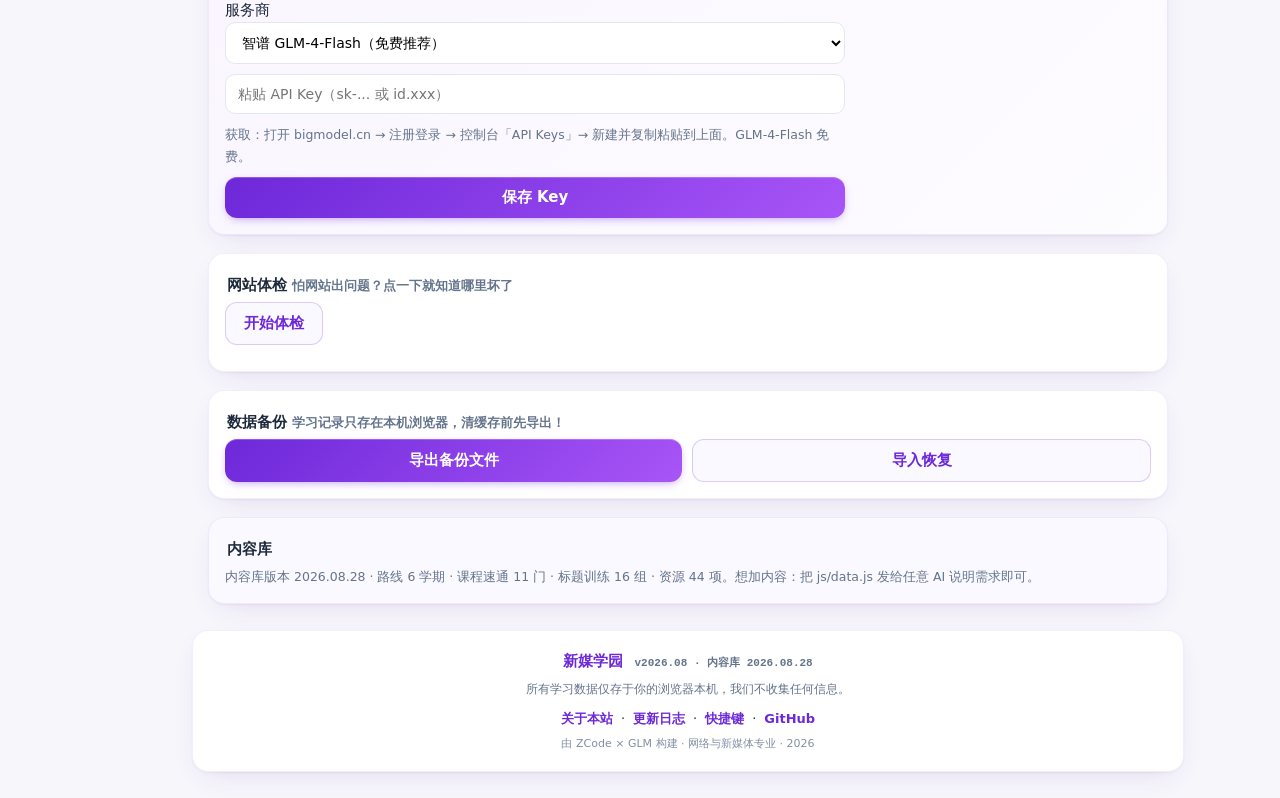
==== commit b1e9b659: "网站规范化补全：页脚（版本/隐私/GitHub）、番茄钟、关于页、更新日志、快捷键说明、OG 分享标签；修复动态元素位置导致的安全横幅误报" ====
--- a/index.html
+++ b/index.html
@@ -11,6 +11,10 @@
 <link rel="apple-touch-icon" href="assets/apple-touch-icon.png">
 <meta name="apple-mobile-web-app-capable" content="yes">
 <meta name="apple-mobile-web-app-status-bar-style" content="black-translucent">
+<meta property="og:title" content="新媒学园 · 网络与新媒体学习站">
+<meta property="og:description" content="网新专业四年成长地图：课业速通、文案训练场、海报实验室、AI 提示词学院、增长运营手册。数据存本机，免费无广告。">
+<meta property="og:image" content="assets/icon-512.png">
+<meta name="description" content="网络与新媒体专业学习站：路线图、课业速通、AI 批改、训练场、资源库。数据存本机。">
 </head>
 <body>
 
@@ -84,6 +88,24 @@
     </div>
 
     <div class="card-lite">
+      <p class="sec-label">专注番茄钟</p>
+      <div class="pomo-wrap">
+        <div class="pomo-ring">
+          <svg viewBox="0 0 120 120"><circle cx="60" cy="60" r="52" fill="none" stroke="var(--line)" stroke-width="9"/><circle id="pomoArc" cx="60" cy="60" r="52" fill="none" stroke="url(#pomoG)" stroke-width="9" stroke-linecap="round" stroke-dasharray="326.7" stroke-dashoffset="0" transform="rotate(-90 60 60)"/><defs><linearGradient id="pomoG" x1="0" y1="0" x2="1" y2="1"><stop offset="0" stop-color="#7c3aed"/><stop offset="1" stop-color="#a855f7"/></linearGradient></defs></svg>
+          <div class="pomo-time" id="pomoTime">25:00</div>
+        </div>
+        <div class="pomo-side">
+          <p class="muted small" id="pomoHint">25 分钟专注 + 5 分钟休息。<br>开始后别切走，和自己较个劲。</p>
+          <div class="pomo-btns">
+            <button class="btn btn-primary" id="pomoBtn" style="padding:9px 16px;font-size:13.5px">开始专注</button>
+            <button class="btn btn-ghost" id="pomoReset" style="padding:9px 14px;font-size:13.5px">重置</button>
+          </div>
+          <p class="muted small" id="pomoCount">今日已完成 0 个番茄</p>
+        </div>
+      </div>
+    </div>
+
+    <div class="card-lite">
       <p class="sec-label">学习数据</p>
       <div class="stat-row" id="statRow"></div>
       <p class="sec-label" style="margin-top:12px">近 14 天打卡</p>
@@ -286,6 +308,40 @@
   </div>
 </div>
 
+<footer class="footer">
+  <div class="footer-inner">
+    <p class="f-brand">新媒学园 <span id="fVersion">v1.2</span></p>
+    <p class="f-note">所有学习数据仅存于你的浏览器本机，我们不收集任何信息。</p>
+    <p class="f-links">
+      <button id="fAbout">关于本站</button>·<button id="fChangelog">更新日志</button>·<button id="fKeys">快捷键</button>·<a href="https://github.com/zhouhe1234/newmedia-academy" target="_blank" rel="noopener">GitHub</a>
+    </p>
+    <p class="f-note small">由 ZCode × GLM 构建 · 网络与新媒体专业 · 2026</p>
+  </div>
+</footer>
+
+<div class="search-overlay" id="aboutOverlay" hidden>
+  <div class="search-panel">
+    <div class="catalog-head">关于本站</div>
+    <div class="about-body" id="aboutBody"></div>
+  </div>
+</div>
+
+<div class="search-overlay" id="logOverlay" hidden>
+  <div class="search-panel">
+    <div class="catalog-head">更新日志</div>
+    <div class="search-results" id="changelogBody"></div>
+  </div>
+</div>
+
+<div class="search-overlay" id="keysOverlay" hidden>
+  <div class="search-panel">
+    <div class="catalog-head">快捷键</div>
+    <div class="search-results" id="keysBody"></div>
+  </div>
+</div>
+
+
+
 <script src="js/data.js"></script>
 <script src="js/app.js"></script>
 </body>
--- a/css/style.css
+++ b/css/style.css
@@ -313,6 +313,32 @@
 .sch-one{font-size:13px;line-height:1.75;margin-top:5px}
 .sch-work{font-size:11.5px;color:var(--muted);margin-top:3px}
 
+/* ---- 页脚 / 番茄钟 / 关于日志 ---- */
+.footer{max-width:680px;margin:6px auto 26px;padding:0 14px;position:relative;z-index:1}
+.footer-inner{background:var(--card);border:1px solid var(--card-border);border-radius:16px;padding:18px;text-align:center;box-shadow:var(--shadow-card)}
+.f-brand{font-weight:800;font-size:15px;color:var(--v-dark)}
+.f-brand span{font-size:11px;color:var(--muted);font-weight:600;margin-left:6px;font-family:Consolas,monospace}
+.f-note{font-size:12px;color:var(--muted);margin-top:5px;line-height:1.7}
+.f-note.small{font-size:11px;opacity:.8}
+.f-links{margin:9px 0 4px;font-size:13px;display:flex;justify-content:center;gap:8px;flex-wrap:wrap}
+.f-links button,.f-links a{color:var(--v-dark);font-weight:700;font-size:13px;text-decoration:none}
+.f-links button:hover,.f-links a:hover{text-decoration:underline}
+.about-body{padding:16px 18px}
+.about-p{font-size:13.5px;line-height:1.9;color:var(--ink);margin-bottom:12px}
+.cl-item{padding:12px 16px;border-bottom:1px solid var(--line)}
+.cl-item:last-child{border-bottom:none}
+.cl-head{display:flex;align-items:center;gap:10px;margin-bottom:6px}
+.cl-head b{font-family:Consolas,monospace;color:var(--v-dark);font-size:15px}
+.cl-date{font-size:11.5px;color:var(--muted)}
+.pomo-wrap{display:flex;gap:16px;align-items:center;margin-top:8px}
+.pomo-ring{position:relative;width:104px;height:104px;flex-shrink:0}
+.pomo-ring svg{width:104px;height:104px}
+.pomo-ring circle{transition:stroke-dashoffset .5s linear}
+.pomo-time{position:absolute;inset:0;display:flex;align-items:center;justify-content:center;font-family:Consolas,monospace;font-size:21px;font-weight:800;color:var(--v-dark);font-variant-numeric:tabular-nums}
+.pomo-side{flex:1;display:flex;flex-direction:column;gap:8px}
+.pomo-btns{display:flex;gap:8px}
+@media (min-width:960px){.footer{max-width:1020px}}
+
 /* ---- 海报五步工作台 / 提示词学院 / 目录 ---- */
 .step-bar{display:flex;gap:6px;overflow-x:auto;padding-bottom:4px}
 .step-btn{border:1.5px solid var(--line);background:var(--card);border-radius:20px;padding:8px 14px;font-size:13px;font-weight:700;color:var(--muted);white-space:nowrap;transition:transform .12s var(--ease-pop),background-color .15s ease,border-color .15s ease,color .15s ease}
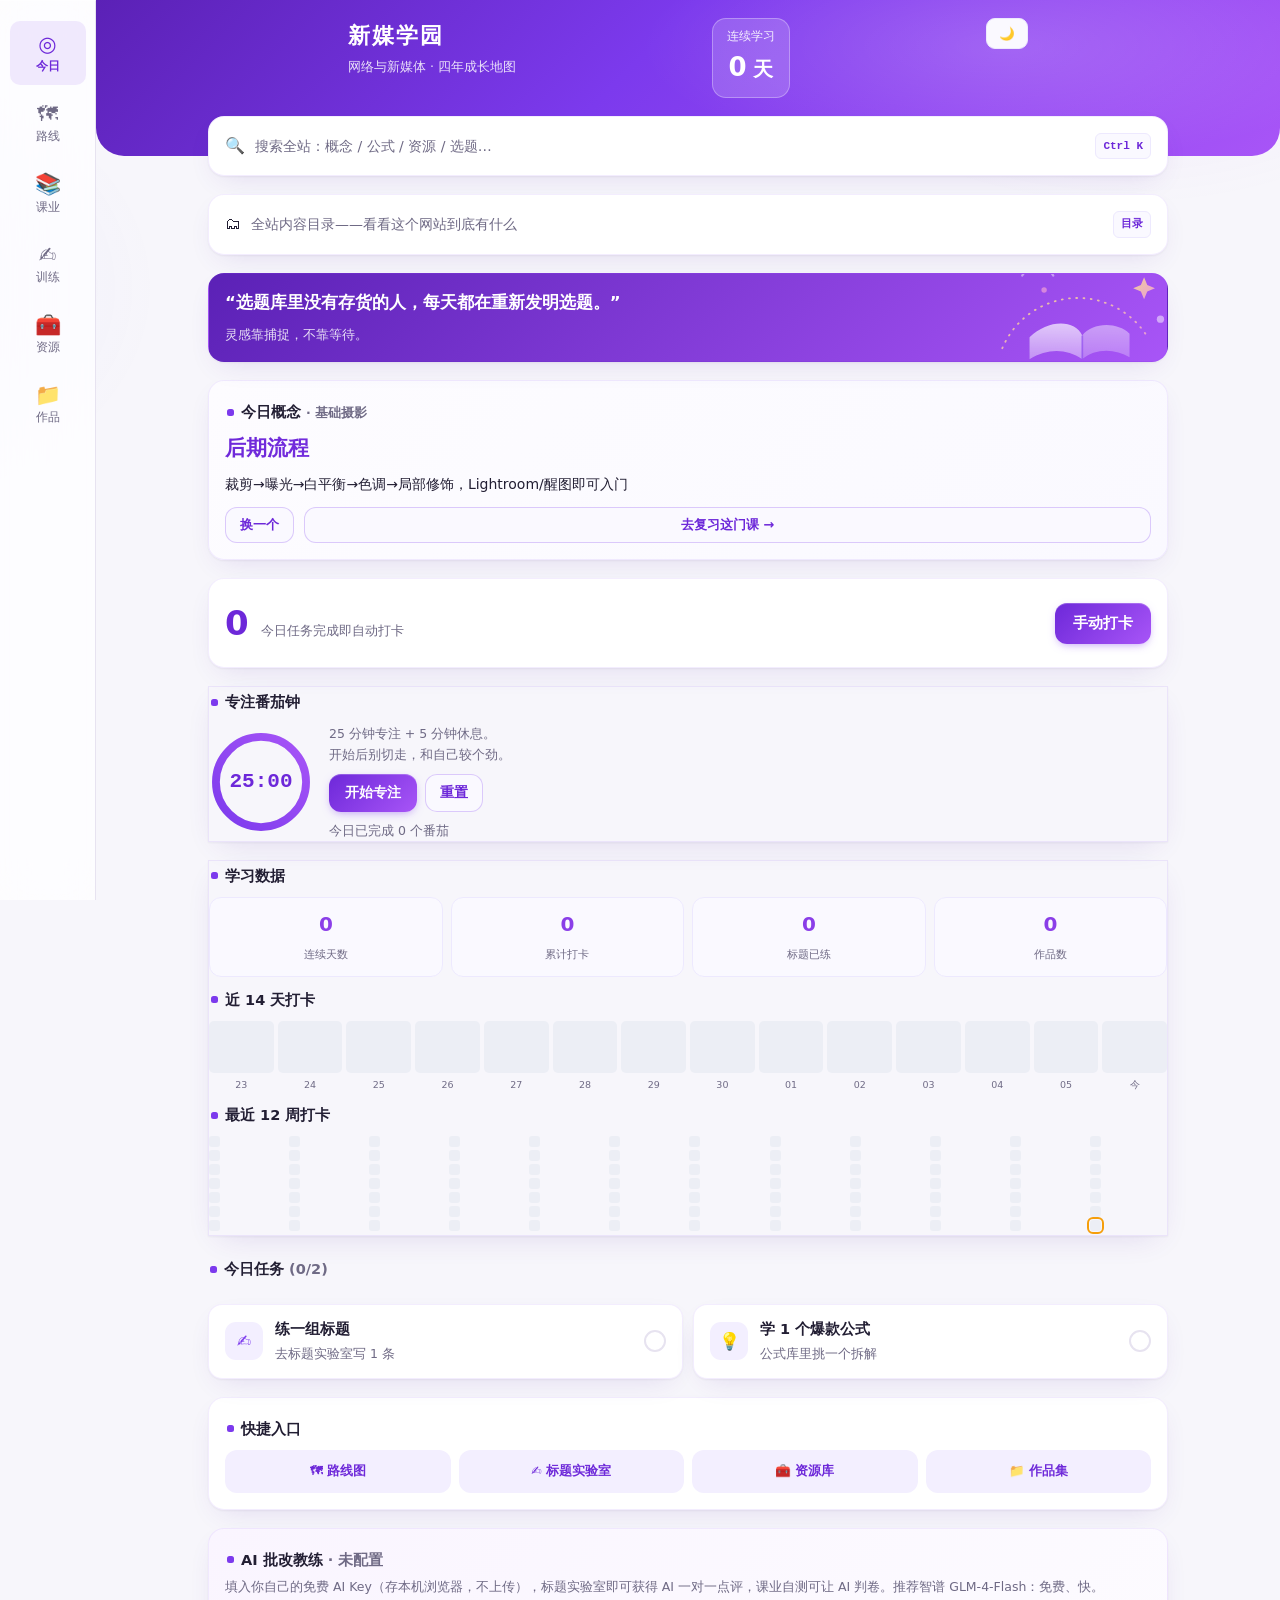
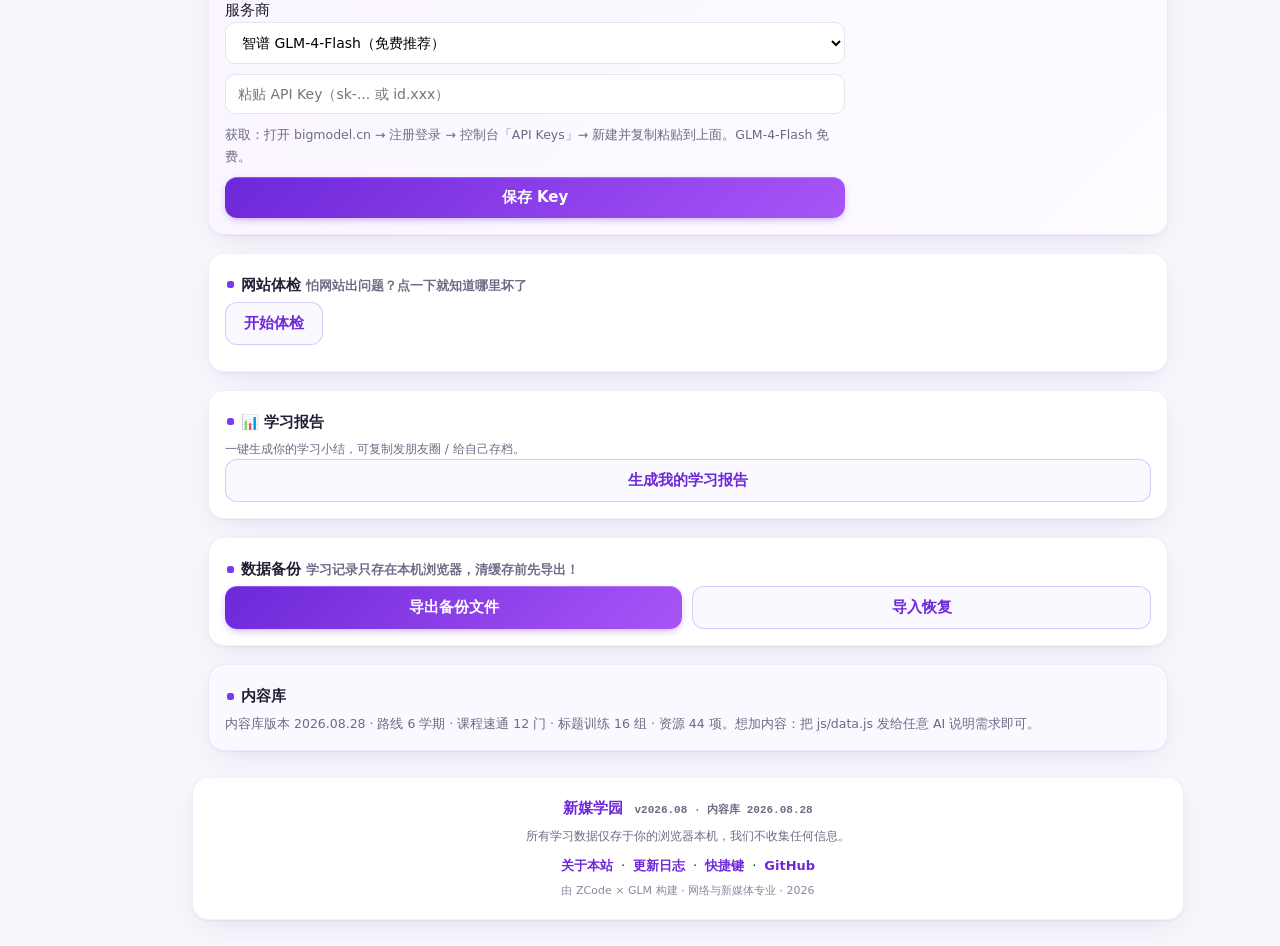
==== commit efbf26d0: "新增学习报告生成器（一键生成可复制的学习小结）" ====
--- a/index.html
+++ b/index.html
@@ -160,6 +160,14 @@
     </div>
 
     <div class="card">
+      <p class="sec-label">📊 学习报告</p>
+      <p class="muted small" style="font-size:12px">一键生成你的学习小结，可复制发朋友圈 / 给自己存档。</p>
+      <button class="btn btn-ghost" id="reportBtn" style="width:100%">生成我的学习报告</button>
+      <textarea id="reportOut" rows="5" hidden style="margin-top:10px;width:100%;border:1.5px solid var(--line);border-radius:10px;padding:10px;font-size:12.5px;font-family:inherit;background:#fff;color:var(--ink)"></textarea>
+      <button class="btn btn-primary" id="reportCopy" hidden style="width:100%;margin-top:8px">复制报告</button>
+    </div>
+
+    <div class="card">
       <p class="sec-label">数据备份 <span class="muted small">学习记录只存在本机浏览器，清缓存前先导出！</span></p>
       <div style="display:flex;gap:10px">
         <button class="btn btn-primary" id="backupBtn" style="flex:1">导出备份文件</button>
@@ -238,9 +246,15 @@
       <p class="card-title">课业速通 · 大一已修课程复习库</p>
       <p class="muted small">学过 ≠ 学会。每门课三件套：概念速览（考前扫一遍）→ 重点理论（人话解读 + 考试怎么考 + 新媒体怎么用）→ 自测（先想再看答案）。点课程卡片展开。</p>
     </div>
+    <div class="card flash-entry-card">
+      <p class="sec-label">⚡ 速记闪卡</p>
+      <p class="muted small">112 个概念随机翻卡自测：看名字回忆定义，翻面对答案。主动回忆比反复看列表记得牢——考前过一轮神器。</p>
+      <button class="btn btn-primary" id="flashEntry" style="width:100%">开始闪卡</button>
+    </div>
+
     <div class="card">
       <p class="card-title">必考学者速查</p>
-      <p class="muted small">新传考试名单上的常客：记住「人名 → 理论 → 一句话贡献」的对应关系。</p>
+      <p class="muted small">新传考试名单上的常客。点学者卡片展开：理论详解 + 考试怎么考 + 记忆点。</p>
       <div id="scholarList"></div>
     </div>
 
@@ -340,7 +354,17 @@
   </div>
 </div>
 
-
+<div class="search-overlay" id="flashOverlay" hidden>
+  <div class="search-panel" style="max-width:420px">
+    <div class="flash-top"><span id="flashCourse" class="sr-cat">—</span><span id="flashStat" class="muted small"></span></div>
+    <div class="flash-card" id="flashCardBox">
+      <div id="flashFront" class="flash-front">—</div>
+      <div id="flashBackWrap" hidden><p class="flash-back" id="flashBack">—</p></div>
+      <p class="flip-hint" id="flashHint">先自己回忆定义，再点「翻面」对照</p>
+    </div>
+    <div class="flash-btns"><button class="btn btn-primary" id="flashFlip" style="flex:1">翻面</button></div>
+  </div>
+</div>
 
 <script src="js/data.js"></script>
 <script src="js/app.js"></script>
--- a/css/style.css
+++ b/css/style.css
@@ -313,6 +313,41 @@
 .sch-one{font-size:13px;line-height:1.75;margin-top:5px}
 .sch-work{font-size:11.5px;color:var(--muted);margin-top:3px}
 
+/* ============================================================
+   配色体系 v2（Refactoring UI / Radix 原则）
+   1. 中性色带主色相（紫灰），全站气质统一
+   2. 板块色彩分区：每个 tab 一个身份色，紫色退守品牌锚点
+   3. 组件只引用 --sec / --sec-bg，页面级变量自动切换
+   ============================================================ */
+:root{
+  --ink:#221e33; --muted:#6f6a85; --line:#e7e3f0;
+}
+[data-theme="dark"]{
+  --ink:#ece9f5; --muted:#a29cb9; --line:#2e2a40;
+}
+#page-home{--sec:#7c3aed;--sec-soft:#f3efff}
+#page-road{--sec:#1d5fdb;--sec-soft:#edf4ff}
+#page-course{--sec:#0a8560;--sec-soft:#eafaf2}
+#page-train{--sec:#d95a0a;--sec-soft:#fff3ea}
+#page-res{--sec:#0b83a0;--sec-soft:#e8f7fb}
+#page-folio{--sec:#cc2f7d;--sec-soft:#fdeff7}
+[data-theme="dark"] #page-home{--sec:#b394f8;--sec-soft:#241f38}
+[data-theme="dark"] #page-road{--sec:#82aaff;--sec-soft:#1b2438}
+[data-theme="dark"] #page-course{--sec:#43d69b;--sec-soft:#12271e}
+[data-theme="dark"] #page-train{--sec:#fb9a4b;--sec-soft:#2c1d12}
+[data-theme="dark"] #page-res{--sec:#3ecfe3;--sec-soft:#0f272e}
+[data-theme="dark"] #page-folio{--sec:#f06bb0;--sec-soft:#2c1522}
+
+/* 应用点一：小节标题前的身份色点 */
+.sec-label::before{content:"";display:inline-block;width:7px;height:7px;border-radius:2.5px;background:var(--sec,var(--v));margin-right:7px;vertical-align:1.5px}
+/* 应用点二：板块卡片标题使用身份色（自带 600 级深浅适配） */
+.page .card-title{color:var(--sec)}
+/* 应用点三：任务/快捷入口图标底色跟随板块 */
+.task .t-ico{background:var(--sec-soft);color:var(--sec)}
+.qn-grid button{background:var(--sec-soft);border-color:transparent}
+/* 应用点四：板块 hover 边框跟色 */
+[data-theme="light"] .task:hover,[data-theme="light"] .road-item:hover,[data-theme="light"] .card:hover{border-color:color-mix(in srgb,var(--sec) 35%,transparent)}
+
 /* ---- 页脚 / 番茄钟 / 关于日志 ---- */
 .footer{max-width:680px;margin:6px auto 26px;padding:0 14px;position:relative;z-index:1}
 .footer-inner{background:var(--card);border:1px solid var(--card-border);border-radius:16px;padding:18px;text-align:center;box-shadow:var(--shadow-card)}
@@ -339,6 +374,22 @@
 .pomo-btns{display:flex;gap:8px}
 @media (min-width:960px){.footer{max-width:1020px}}
 
+/* ---- 学者详解 / 闪卡 ---- */
+.motto-box{background:var(--v-bg);border:1px dashed var(--v);border-radius:12px;padding:11px 13px;font-size:13px;line-height:1.9;color:var(--v-dark);margin-bottom:12px;font-weight:600}
+.sch-expand .sch-head{gap:8px;flex-wrap:wrap}
+.sch-arrow{margin-left:auto;color:var(--muted);transition:transform .2s var(--ease-pop)}
+.sch-more{margin-top:10px;border-top:1px solid var(--line);padding-top:10px}
+.sch-detail{margin-bottom:9px}
+.sch-detail b{font-size:13.5px;color:var(--v-dark)}
+.sch-detail p{font-size:12.5px;color:var(--ink);line-height:1.75;margin-top:3px}
+.flash-top{display:flex;justify-content:space-between;align-items:center;padding:14px 18px 8px}
+.flash-card{margin:8px 18px;background:linear-gradient(135deg,var(--v-bg),#fdfcff);border:1.5px solid var(--v-light);border-radius:16px;padding:26px 20px;min-height:170px;display:flex;flex-direction:column;justify-content:center;gap:10px}
+.flash-front{font-size:26px;font-weight:800;color:var(--ink);text-align:center}
+.flash-back{font-size:14.5px;line-height:1.9;color:var(--ink);background:var(--card);border-radius:10px;padding:12px 14px;border:1px solid var(--v-light)}
+[data-theme="dark"] .flash-back{background:var(--card)}
+.flash-card .flip-hint{text-align:center;font-size:11.5px;color:var(--muted)}
+.flash-btns{display:flex;gap:10px;padding:0 18px 18px}
+
 /* ---- 海报五步工作台 / 提示词学院 / 目录 ---- */
 .step-bar{display:flex;gap:6px;overflow-x:auto;padding-bottom:4px}
 .step-btn{border:1.5px solid var(--line);background:var(--card);border-radius:20px;padding:8px 14px;font-size:13px;font-weight:700;color:var(--muted);white-space:nowrap;transition:transform .12s var(--ease-pop),background-color .15s ease,border-color .15s ease,color .15s ease}
